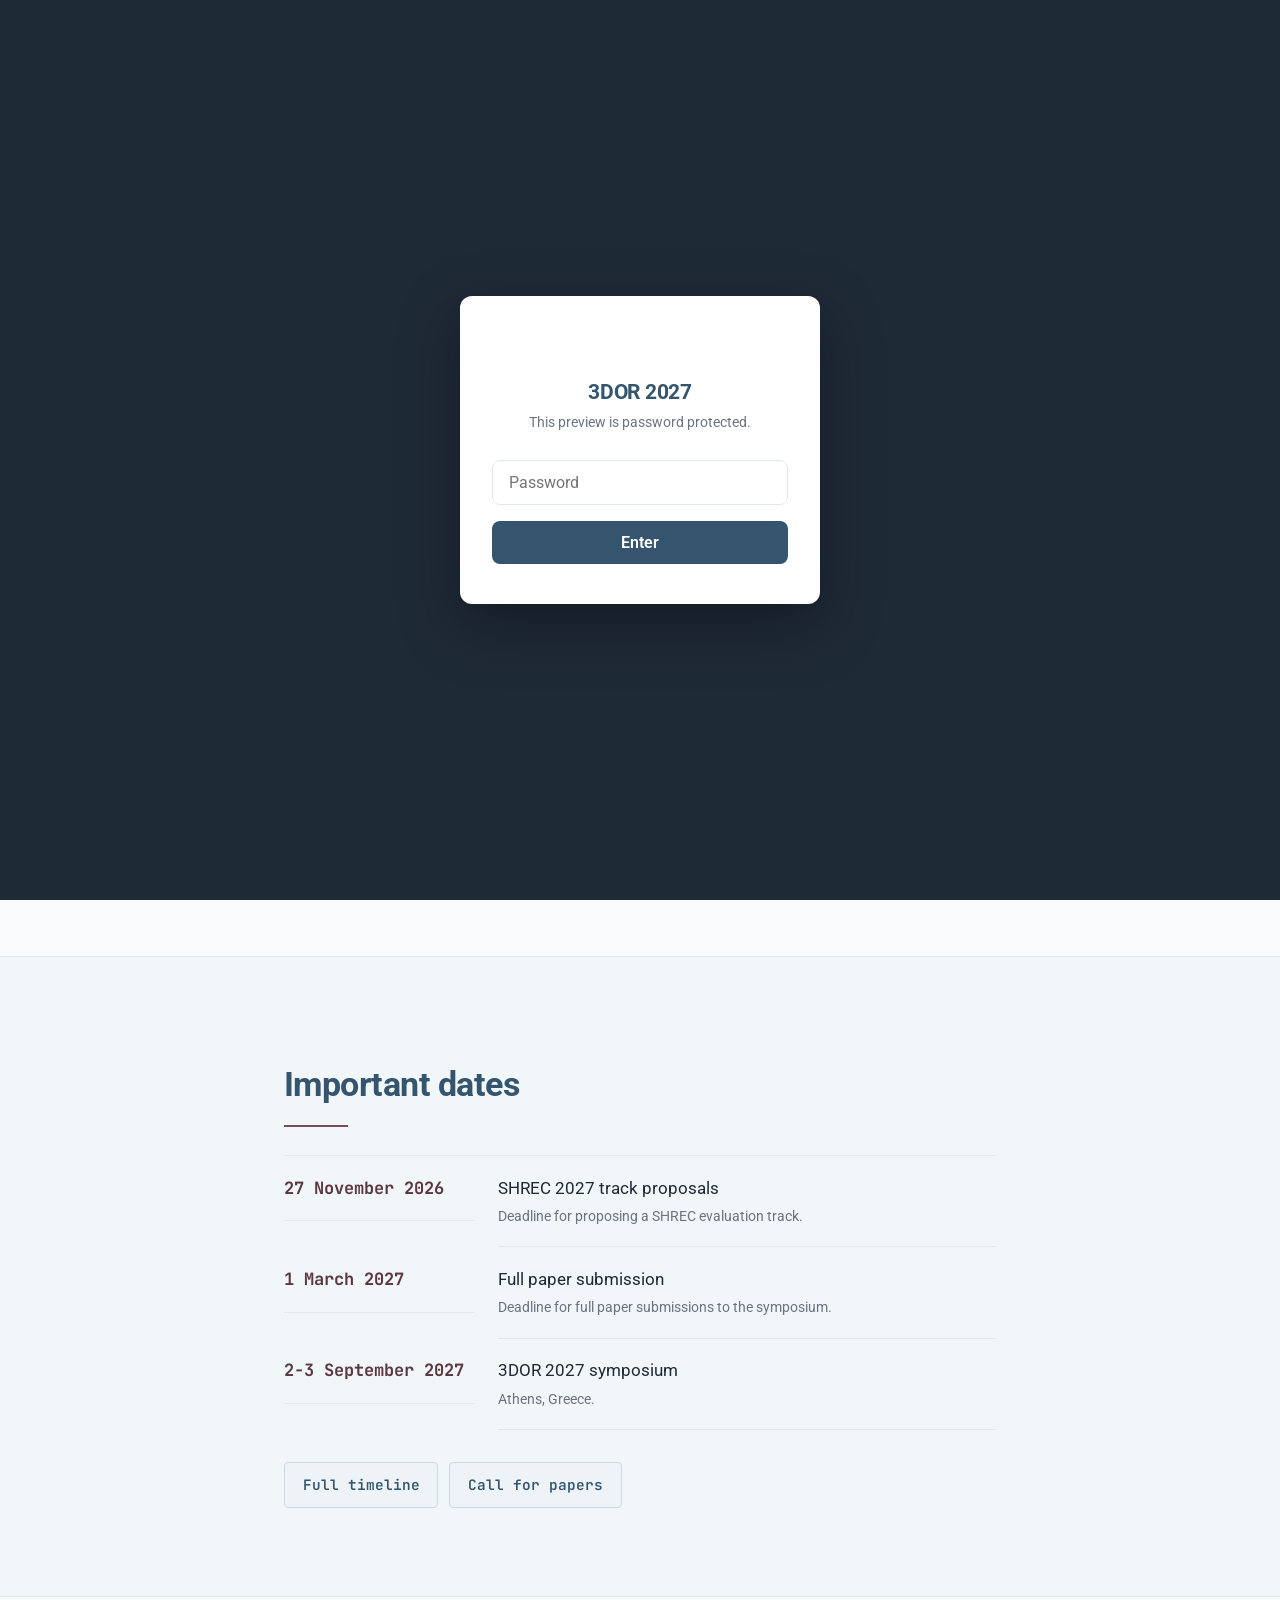
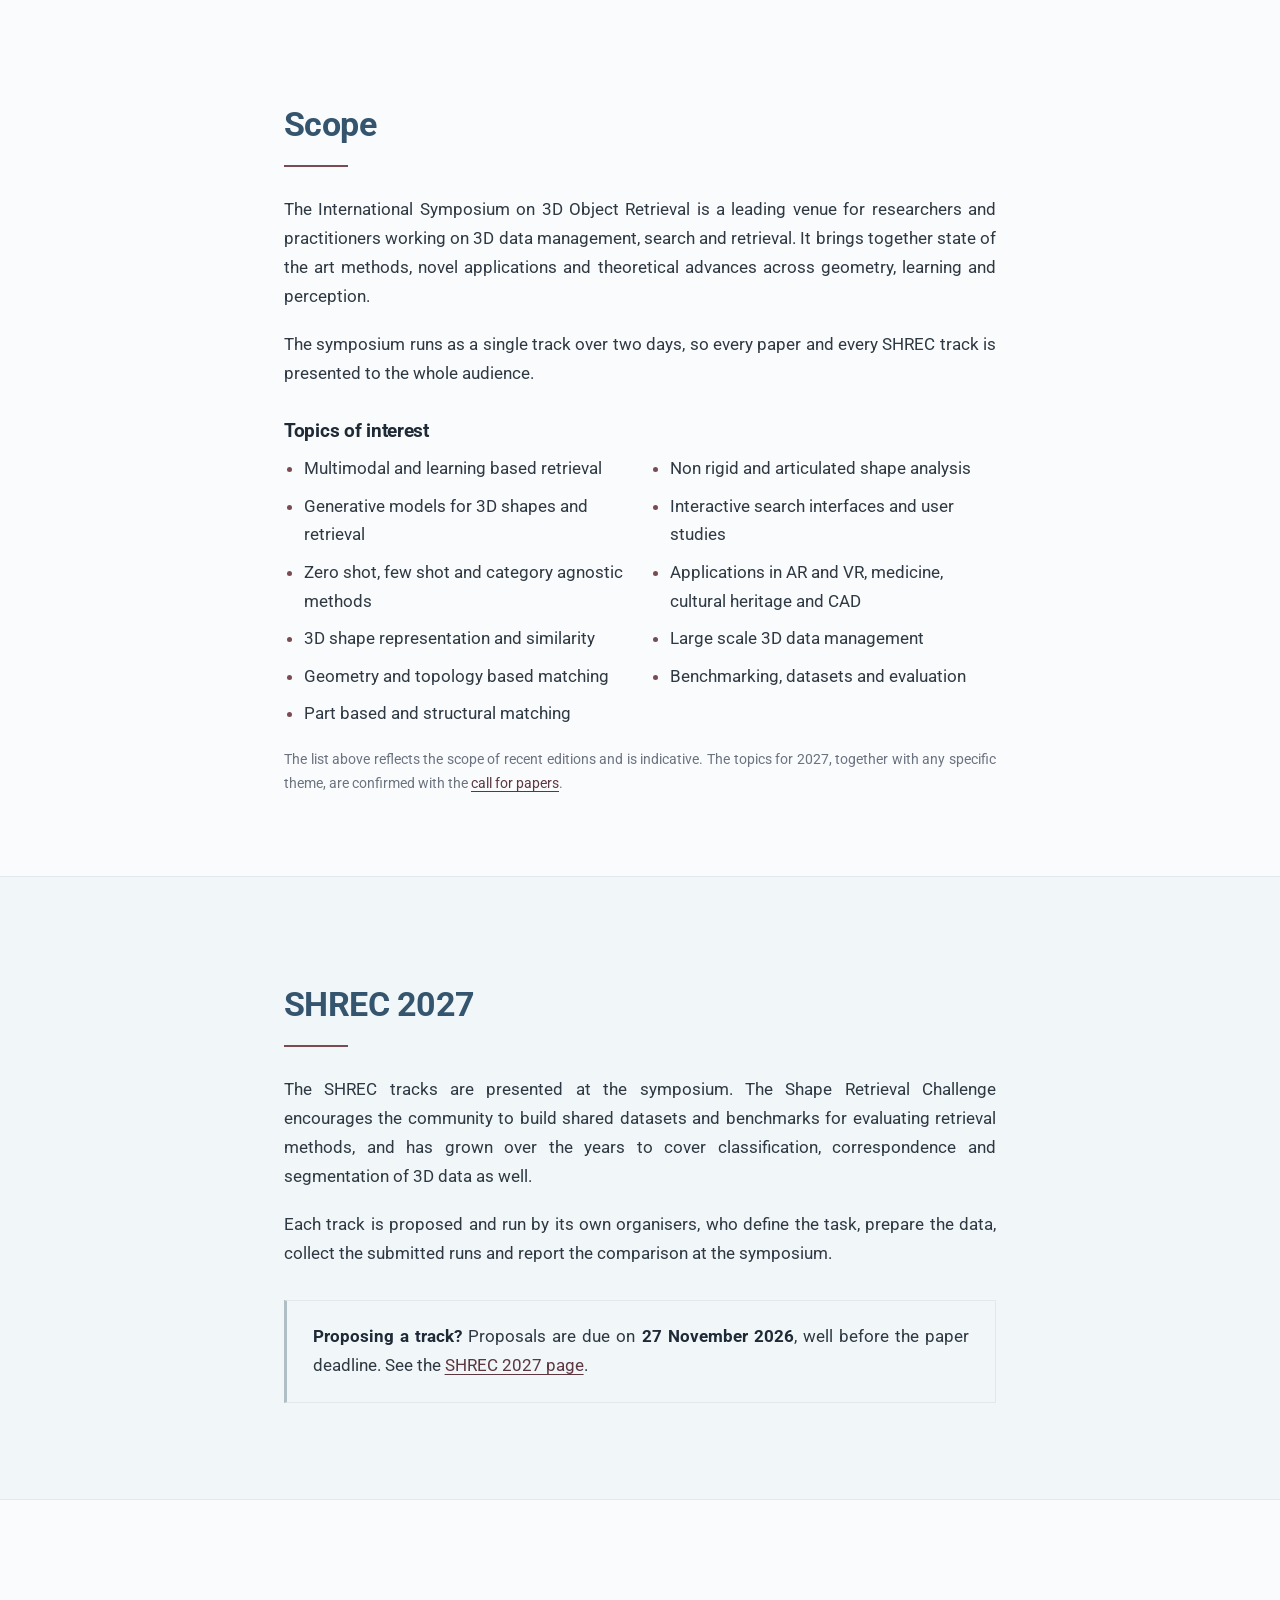
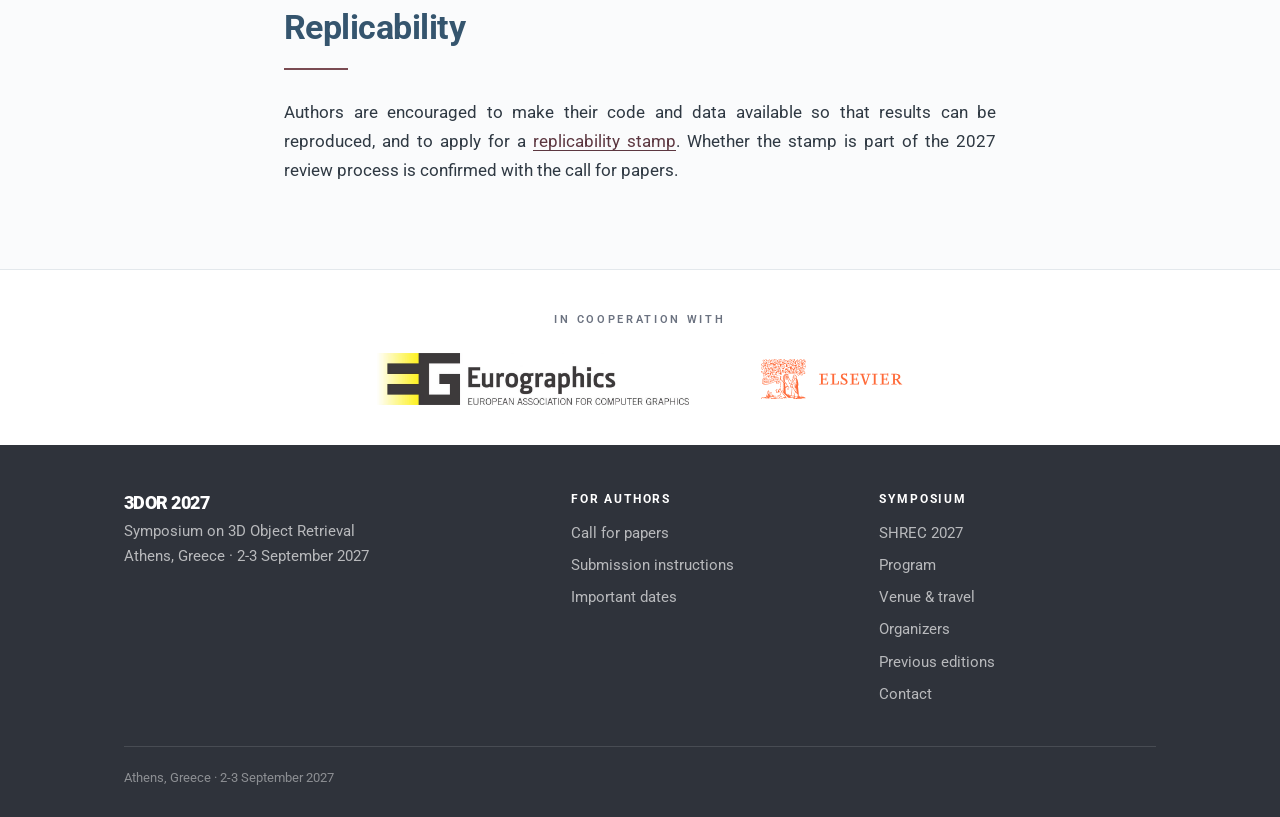
==== index.html @ 9bf147b6 "Make SHREC 2027 a top-level nav item, not a For authors sub-item Re-reading the original instruction" ====
<!DOCTYPE html>
<html lang="en">
<head>
<meta charset="utf-8">
<meta name="viewport" content="width=device-width, initial-scale=1">
<title>3DOR 2027: Symposium on 3D Object Retrieval, Athens, Greece</title>
<meta name="description" content="3DOR 2027, the Symposium on 3D Object Retrieval, takes place in Athens, Greece on 2-3 September 2027. Full paper deadline 1 March 2027; SHREC track proposals due 27 November 2026.">
<meta property="og:title" content="3DOR 2027, Athens, Greece, 2-3 September 2027">
<meta property="og:description" content="Symposium on 3D Object Retrieval. Full paper deadline 1 March 2027. SHREC track proposals due 27 November 2026.">
<meta property="og:type" content="website">
<link rel="icon" href="assets/favicon.svg" type="image/svg+xml">
<link rel="preconnect" href="https://fonts.googleapis.com">
<link rel="preconnect" href="https://fonts.gstatic.com" crossorigin>
<link href="https://fonts.googleapis.com/css2?family=Roboto:wght@300;400;500;700;900&family=JetBrains+Mono:wght@500;700&display=swap" rel="stylesheet">
<link rel="stylesheet" href="css/style.css">
</head>
<body>
<script>try{if(localStorage.getItem('3dor27_unlocked_v1')==='1'){document.documentElement.classList.add('gate-unlocked');}}catch(e){}</script>
<div id="gate-overlay">
  <div class="gate-card">
    <h2>3DOR 2027</h2>
    <p class="gate-card__note">This preview is password protected.</p>
    <form id="gate-form" autocomplete="off">
      <input type="password" id="gate-password" placeholder="Password" required autocomplete="off">
      <button type="submit">Enter</button>
      <p id="gate-error" hidden>Incorrect password. Try again.</p>
    </form>
  </div>
</div>
<a class="skip-link" href="#main">Skip to main content</a>

<header class="site-header">
  <div class="wrap site-header__inner">
    <a class="brand" href="index.html">
      <span class="brand__text">3DOR 2027</span>
      <span class="brand__city">Athens, Greece</span>
    </a>

    <button class="nav-toggle" type="button" aria-expanded="false" aria-controls="primary-nav" aria-label="Toggle navigation">
      <span></span>
    </button>

    <nav class="nav" id="primary-nav" aria-label="Primary">
      <a href="index.html" class="is-active">Home</a>

      <div class="nav__group">
        <button class="nav__trigger" type="button" aria-expanded="false">
          For authors
          <svg viewBox="0 0 24 24" aria-hidden="true"><path d="m6 9 6 6 6-6"/></svg>
        </button>
        <div class="nav__menu">
          <a href="call-for-papers.html">Call for papers</a>
          <a href="submission-instructions.html">Submission instructions</a>
          <a href="important-dates.html">Important dates</a>
        </div>
      </div>

      <a href="shrec.html">SHREC 2027</a>
      <a href="program.html">Program</a>
      <a href="venue.html">Venue &amp; travel</a>
      <a href="organizers.html">Organizers</a>
      <a href="previous-editions.html">Previous editions</a>
      <a href="contact.html">Contact</a>
    </nav>
  </div>
</header>

<main id="main">

  <section class="hero hero--fixed">
    <div class="hero__inner">
      <span class="label">Symposium on 3D Object Retrieval</span>
      <h1>3DOR 2027</h1>
      <p class="hero__where">Athens, Greece, 2-3 September 2027</p>
    </div>
  </section>

  <section class="section">
    <div class="col center">
      <dl class="keyfacts keyfacts--center">
        <div>
          <dt>Conference dates</dt>
          <dd>2-3 September 2027</dd>
        </div>
        <div>
          <dt>Paper deadline</dt>
          <dd>1 March 2027</dd>
        </div>
      </dl>

      <p class="lead">
        3DOR is the annual forum for research on the retrieval, matching and
        analysis of 3D objects and shapes. The 2027 edition will be held in Athens
        over two days of paper presentations and SHREC track results.
      </p>
    </div>
  </section>

  <section class="section section--alt">
    <div class="col">
      <h2>Important dates</h2>
      <hr class="rule">

      <dl class="dates">
        <div>
          <dt>27 November 2026</dt>
          <dd>
            SHREC 2027 track proposals
            <span class="note">Deadline for proposing a SHREC evaluation track.</span>
          </dd>
        </div>
        <div>
          <dt>1 March 2027</dt>
          <dd>
            Full paper submission
            <span class="note">Deadline for full paper submissions to the symposium.</span>
          </dd>
        </div>
        <div>
          <dt>2-3 September 2027</dt>
          <dd>
            3DOR 2027 symposium
            <span class="note">Athens, Greece.</span>
          </dd>
        </div>
      </dl>

      <div class="btn-row">
        <a class="btn" href="important-dates.html">Full timeline</a>
        <a class="btn" href="call-for-papers.html">Call for papers</a>
      </div>
    </div>
  </section>

  <section class="section">
    <div class="col">
      <h2>Scope</h2>
      <hr class="rule">
      <p>
        The International Symposium on 3D Object Retrieval is a leading venue for
        researchers and practitioners working on 3D data management, search and
        retrieval. It brings together state of the art methods, novel applications
        and theoretical advances across geometry, learning and perception.
      </p>
      <p>
        The symposium runs as a single track over two days, so every paper and every
        SHREC track is presented to the whole audience.
      </p>

      <h3>Topics of interest</h3>
      <ul class="topics">
        <li>Multimodal and learning based retrieval</li>
        <li>Generative models for 3D shapes and retrieval</li>
        <li>Zero shot, few shot and category agnostic methods</li>
        <li>3D shape representation and similarity</li>
        <li>Geometry and topology based matching</li>
        <li>Part based and structural matching</li>
        <li>Non rigid and articulated shape analysis</li>
        <li>Interactive search interfaces and user studies</li>
        <li>Applications in AR and VR, medicine, cultural heritage and CAD</li>
        <li>Large scale 3D data management</li>
        <li>Benchmarking, datasets and evaluation</li>
      </ul>

      <p class="note">
        The list above reflects the scope of recent editions and is indicative. The
        topics for 2027, together with any specific theme, are confirmed with the
        <a href="call-for-papers.html">call for papers</a>.
      </p>
    </div>
  </section>

  <section class="section section--alt">
    <div class="col">
      <h2>SHREC 2027</h2>
      <hr class="rule">
      <p>
        The SHREC tracks are presented at the symposium. The Shape Retrieval Challenge
        encourages the community to build shared datasets and benchmarks for evaluating
        retrieval methods, and has grown over the years to cover classification,
        correspondence and segmentation of 3D data as well.
      </p>
      <p>
        Each track is proposed and run by its own organisers, who define the task,
        prepare the data, collect the submitted runs and report the comparison at the
        symposium.
      </p>

      <div class="box">
        <p>
          <strong>Proposing a track?</strong>
          Proposals are due on <strong>27 November 2026</strong>, well before the paper
          deadline. See the <a href="shrec.html">SHREC 2027 page</a>.
        </p>
      </div>
    </div>
  </section>

  <section class="section">
    <div class="col">
      <h2>Replicability</h2>
      <hr class="rule">
      <p>
        Authors are encouraged to make their code and data available so that results
        can be reproduced, and to apply for a
        <a href="https://www.replicabilitystamp.org/" target="_blank" rel="noopener">replicability stamp</a>.
        Whether the stamp is part of the 2027 review process is confirmed with the call
        for papers.
      </p>
    </div>
  </section>

</main>

<section class="partners">
  <div class="wrap">
    <span class="label">In cooperation with</span>
    <div class="partners__logos">
      <a href="https://www.eg.org/" target="_blank" rel="noopener">
        <img class="logo--eg" src="assets/logo-eurographics.png" alt="Eurographics, European Association for Computer Graphics" width="1080" height="180">
      </a>
      <a href="https://www.sciencedirect.com/journal/computers-and-graphics" target="_blank" rel="noopener">
        <img class="logo--elsevier" src="assets/logo-elsevier.svg" alt="Elsevier" width="171" height="48">
      </a>
    </div>
  </div>
</section>

<footer class="site-footer">
  <div class="wrap">
    <div class="site-footer__grid">
      <div class="site-footer__brand">
        <span class="brand__text">3DOR 2027</span>
        <p>Symposium on 3D Object Retrieval<br>Athens, Greece · 2-3 September 2027</p>
      </div>

      <div>
        <h4>For authors</h4>
        <ul>
          <li><a href="call-for-papers.html">Call for papers</a></li>
          <li><a href="submission-instructions.html">Submission instructions</a></li>
          <li><a href="important-dates.html">Important dates</a></li>
        </ul>
      </div>

      <div>
        <h4>Symposium</h4>
        <ul>
          <li><a href="shrec.html">SHREC 2027</a></li>
          <li><a href="program.html">Program</a></li>
          <li><a href="venue.html">Venue &amp; travel</a></li>
          <li><a href="organizers.html">Organizers</a></li>
          <li><a href="previous-editions.html">Previous editions</a></li>
          <li><a href="contact.html">Contact</a></li>
        </ul>
      </div>
    </div>

    <div class="site-footer__bottom">
      <span>Athens, Greece · 2-3 September 2027</span>
    </div>
  </div>
</footer>

<script src="js/main.js"></script>
<script src="js/gate.js"></script>
</body>
</html>
---- css/style.css ----
/* ==========================================================================
   3DOR 2027: Symposium on 3D Object Retrieval, Athens
   Light, content-first academic layout
   ========================================================================== */

/* --------------------------------------------------------------------------
   1. Tokens
   -------------------------------------------------------------------------- */
:root {
  /* Slate blue carries the type, blue grey the structure, mauve plum is the accent */
  --accent: #35556e;        /* display headings, brand, links */
  --accent-strong: #26404f; /* hover on slate */
  --accent-deep: #35556e;   /* links and small text (7.8:1 on paper) */
  --accent-bright: #7a4b52; /* mauve plum: rules, underlines, markers */
  --accent-warm: #5c3740;   /* darker mauve plum where small text needs contrast */
  --accent-soft: #b0bec5;   /* blue grey: quiet dividers and borders */
  --charcoal: #2f333b;      /* dark band, after 3DOR 2015 */
  --accent-pale: #eef3f7;
  --accent-line: #ccd9e3;

  --ink: #1f2a37;
  --ink-soft: #2f3943;
  --ink-muted: #6b7280;
  --line: #e3e8ec;
  --paper: #fafbfc;
  --paper-alt: #f1f6f8;

  --font-sans: "Roboto", -apple-system, BlinkMacSystemFont, "Segoe UI",
    Helvetica, Arial, sans-serif;
  --font-mono: "JetBrains Mono", "SFMono-Regular", Consolas, "Liberation Mono",
    Menlo, monospace;

  --step--1: 0.875rem;
  --step-0: 1.0625rem;
  --step-1: 1.1875rem;
  --step-2: clamp(1.35rem, 1.2rem + 0.6vw, 1.6rem);
  --step-3: clamp(1.7rem, 1.45rem + 1vw, 2.1rem);
  --step-4: clamp(2.7rem, 1.9rem + 3.8vw, 4.7rem);

  --col: 760px;   /* reading column */
  --wide: 1080px; /* header, footer, bands */
  --header-h: 66px;
}

/* --------------------------------------------------------------------------
   2. Base
   -------------------------------------------------------------------------- */
*,
*::before,
*::after {
  box-sizing: border-box;
}

html {
  scroll-behavior: smooth;
  scroll-padding-top: calc(var(--header-h) + 20px);
  -webkit-text-size-adjust: 100%;
}

body {
  margin: 0;
  background: var(--paper);
  color: var(--ink-soft);
  font-family: var(--font-sans);
  font-size: var(--step-0);
  line-height: 1.7;
  -webkit-font-smoothing: antialiased;
}

h1,
h2,
h3,
h4 {
  font-family: var(--font-sans);
  color: var(--ink);
  line-height: 1.2;
  letter-spacing: -0.015em;
  font-weight: 700;
  margin: 0 0 0.6em;
}

h1 {
  font-size: var(--step-4);
  font-weight: 900;
  letter-spacing: -0.025em;
}

h2 {
  font-size: var(--step-3);
  color: var(--accent);
  margin-top: 2.75rem;
}

h3 {
  font-size: var(--step-1);
  margin-top: 2rem;
}

p {
  margin: 0 0 1.15em;
}

a {
  color: var(--accent-warm);
  text-decoration-thickness: 1px;
  text-underline-offset: 3px;
  transition: color 0.15s ease;
}

a:hover {
  color: var(--accent-bright);
  text-decoration-color: var(--accent-bright);
}

strong {
  color: var(--ink);
}

img {
  max-width: 100%;
  height: auto;
  display: block;
}

ul,
ol {
  padding-left: 1.2em;
  margin: 0 0 1.3em;
}

li {
  margin-bottom: 0.4em;
}

li::marker {
  color: var(--accent-bright);
}

:focus-visible {
  outline: 2px solid var(--accent);
  outline-offset: 3px;
  border-radius: 3px;
}

.skip-link {
  position: absolute;
  left: -9999px;
  background: var(--ink);
  color: #fff;
  padding: 0.7rem 1.2rem;
  z-index: 200;
}

.skip-link:focus {
  left: 0;
  top: 0;
  color: #fff;
}

/* --------------------------------------------------------------------------
   3. Layout
   -------------------------------------------------------------------------- */
.wrap {
  width: 100%;
  max-width: var(--wide);
  margin-inline: auto;
  padding-inline: 24px;
}

.col {
  width: 100%;
  max-width: var(--col);
  margin-inline: auto;
  padding-inline: 24px;
}

.section {
  padding-block: clamp(2.5rem, 5vw, 4rem);
}

.section--alt {
  background: var(--paper-alt);
  border-block: 1px solid var(--line);
}

.section + .section {
  padding-top: 0;
}

.section--alt + .section,
.section + .section--alt {
  padding-top: clamp(2.5rem, 5vw, 4rem);
}

/* Two tinted sections back to back: same colour for both, so neither
   reads as more important, separated by a small white gap instead */
.section--alt + .section--alt {
  margin-top: 1.5rem;
}

/* Small caps label */
.label {
  display: block;
  font-family: var(--font-sans);
  font-size: 0.7rem;
  font-weight: 600;
  letter-spacing: 0.24em;
  text-transform: uppercase;
  color: var(--ink-muted);
  margin-bottom: 0.9rem;
}

/* Thin rule under a heading */
.rule {
  border: 0;
  height: 2px;
  width: 64px;
  background: var(--accent-bright);
  margin: 0 0 1.75rem;
}

.lead {
  font-size: var(--step-1);
  color: var(--ink-soft);
}

/* --------------------------------------------------------------------------
   4. Header & navigation
   -------------------------------------------------------------------------- */
.site-header {
  position: sticky;
  top: 0;
  z-index: 100;
  background: rgba(217, 226, 234, 0.94);
  backdrop-filter: blur(8px);
  border-bottom: 1px solid #c3d1dd;
}

.site-header__inner {
  display: flex;
  align-items: center;
  justify-content: space-between;
  gap: 1rem;
  min-height: var(--header-h);
}

.brand {
  display: flex;
  flex-direction: column;
  gap: 1px;
  text-decoration: none;
  flex-shrink: 0;
  padding-block: 0.2rem;
}

.brand__text {
  font-family: var(--font-sans);
  font-weight: 900;
  font-size: 1.3rem;
  color: var(--accent);
  letter-spacing: -0.03em;
  line-height: 1.1;
}

.brand__city {
  font-size: 0.68rem;
  font-weight: 500;
  color: var(--ink-muted);
  letter-spacing: 0.16em;
  text-transform: uppercase;
}

/* Nav */
.nav {
  display: flex;
  align-items: center;
  gap: 0.4rem;
}

.nav a,
.nav__trigger {
  position: relative;
  display: inline-flex;
  align-items: center;
  gap: 0.35rem;
  padding: 0.5rem 0.85rem;
  font-family: var(--font-sans);
  font-size: 0.92rem;
  font-weight: 500;
  color: var(--ink-soft);
  background: none;
  border: 0;
  border-radius: 5px;
  text-decoration: none;
  white-space: nowrap;
  cursor: pointer;
  transition: color 0.15s ease, background 0.15s ease;
}

.nav a::after,
.nav__trigger::after {
  content: "";
  position: absolute;
  left: 0.85rem;
  right: 0.85rem;
  bottom: 0.15rem;
  height: 2px;
  background: var(--accent-bright);
  border-radius: 2px;
  transform: scaleX(0);
  transform-origin: left;
  transition: transform 0.18s ease;
}

.nav a:hover,
.nav__trigger:hover {
  color: var(--accent-strong);
  background: var(--accent-pale);
}

.nav a:hover::after,
.nav__trigger:hover::after {
  transform: scaleX(1);
}

.nav a.is-active {
  color: var(--accent-deep);
  font-weight: 600;
  background: var(--accent-pale);
}

.nav a.is-active::after {
  transform: scaleX(1);
}

.nav__trigger svg {
  width: 11px;
  height: 11px;
  stroke: currentColor;
  stroke-width: 2.4;
  fill: none;
  transition: transform 0.18s ease;
}

.nav__trigger[aria-expanded="true"] svg {
  transform: rotate(180deg);
}

.nav__group {
  position: relative;
}

.nav__menu {
  position: absolute;
  top: calc(100% + 6px);
  left: 0;
  min-width: 210px;
  background: #fff;
  border: 1px solid var(--line);
  border-radius: 6px;
  box-shadow: 0 6px 24px rgba(19, 33, 43, 0.1);
  padding: 0.35rem;
  display: none;
  flex-direction: column;
}

.nav__group.is-open .nav__menu {
  display: flex;
}

.nav__menu a {
  padding: 0.55rem 0.7rem;
  border-radius: 4px;
  white-space: normal;
}

.nav__menu a::after {
  display: none;
}

/* Mobile */
.nav-toggle {
  display: none;
  width: 40px;
  height: 40px;
  border: 1px solid var(--line);
  border-radius: 5px;
  background: #fff;
  cursor: pointer;
  position: relative;
  align-items: center;
  justify-content: center;
}

.nav-toggle span,
.nav-toggle span::before,
.nav-toggle span::after {
  display: block;
  width: 17px;
  height: 2px;
  background: var(--ink);
  transition: transform 0.2s ease, background 0.2s ease;
}

.nav-toggle span::before,
.nav-toggle span::after {
  content: "";
  position: absolute;
}

.nav-toggle span::before {
  transform: translateY(-6px);
}

.nav-toggle span::after {
  transform: translateY(6px);
}

.nav-toggle[aria-expanded="true"] span {
  background: transparent;
}

.nav-toggle[aria-expanded="true"] span::before {
  transform: rotate(45deg);
}

.nav-toggle[aria-expanded="true"] span::after {
  transform: rotate(-45deg);
}

@media (max-width: 960px) {
  .nav-toggle {
    display: inline-flex;
  }

  .nav {
    position: fixed;
    inset: var(--header-h) 0 auto 0;
    flex-direction: column;
    align-items: stretch;
    gap: 0;
    background: #e6edf3;
    border-bottom: 1px solid #c3d1dd;
    box-shadow: 0 10px 30px rgba(19, 33, 43, 0.08);
    padding: 0.5rem 24px 1.25rem;
    max-height: calc(100vh - var(--header-h));
    overflow-y: auto;
    display: none;
  }

  .nav.is-open {
    display: flex;
  }

  .nav > a,
  .nav__trigger {
    width: 100%;
    justify-content: space-between;
    padding: 0.85rem 0.4rem;
    border-bottom: 1px solid var(--line);
    border-radius: 0;
    font-size: 1rem;
  }

  .nav a.is-active {
    box-shadow: none;
    color: var(--accent-deep);
    font-weight: 600;
  }

  .nav__menu {
    position: static;
    border: 0;
    box-shadow: none;
    padding: 0 0 0.5rem 0.9rem;
    min-width: 0;
    border-left: 2px solid var(--accent-line);
    margin: 0.5rem 0 0.5rem 0.4rem;
  }
}

/* Hero banner: photo with the title centred over it */
.hero {
  position: relative;
  display: grid;
  place-items: center;
  text-align: center;
  min-height: clamp(340px, 46vw, 560px);
  background: #16212c;
  overflow: hidden;
}

/* Parallax variant: the photo stays pinned to the viewport while the
   page scrolls over it, like the banner on sites.google.com/view/3dor26.
   background-attachment: fixed is not supported on iOS Safari, where it
   falls back to a normal scrolling background, no breakage either way. */
.hero--fixed {
  background-image: url("../assets/acropolis.jpg");
  background-size: cover;
  background-position: center 52%;
  background-attachment: fixed;
}

.hero::after {
  content: "";
  position: absolute;
  inset: 0;
  background: linear-gradient(
    180deg,
    rgba(18, 28, 38, 0.62) 0%,
    rgba(18, 28, 38, 0.44) 45%,
    rgba(18, 28, 38, 0.66) 100%
  );
}

.hero__inner {
  position: relative;
  z-index: 1;
  max-width: 900px;
  padding: clamp(3rem, 7vw, 5.5rem) 24px;
}

.hero .label {
  color: rgba(255, 255, 255, 0.82);
  margin-bottom: 1.1rem;
}

.hero h1 {
  color: #fff;
  font-weight: 900;
  letter-spacing: -0.035em;
  margin-bottom: 0.35em;
  text-shadow: 0 2px 18px rgba(10, 18, 26, 0.35);
}

.hero__where {
  font-family: var(--font-sans);
  font-size: var(--step-2);
  font-weight: 500;
  color: #fff;
  margin: 0;
  text-shadow: 0 2px 14px rgba(10, 18, 26, 0.4);
}

/* Centred intro block under the hero */
.center {
  text-align: center;
}

.center .lead {
  max-width: 62ch;
  margin-inline: auto;
}

.center .note {
  max-width: 58ch;
  margin-inline: auto;
}

.keyfacts--center {
  text-align: center;
}

/* --------------------------------------------------------------------------
   5. Masthead (home) & page headers
   -------------------------------------------------------------------------- */
/* Key facts: dates and deadline, plain text with a hairline divider,
   no card chrome */
.keyfacts {
  display: flex;
  flex-wrap: wrap;
  justify-content: center;
  margin: 0 0 1.75rem;
}

.keyfacts > div {
  padding: 0 2rem;
  border-left: 1px solid var(--line);
}

.keyfacts > div:first-child {
  border-left: 0;
  padding-left: 0;
}

.keyfacts > div:last-child {
  padding-right: 0;
}

.keyfacts dt {
  font-family: var(--font-sans);
  font-size: 0.68rem;
  font-weight: 600;
  letter-spacing: 0.16em;
  text-transform: uppercase;
  color: var(--ink-muted);
  margin-bottom: 0.2rem;
}

.keyfacts dd {
  margin: 0;
  font-family: var(--font-mono);
  font-size: var(--step-1);
  font-weight: 700;
  color: var(--ink);
  letter-spacing: -0.01em;
}

.page-head {
  border-bottom: 1px solid var(--line);
  padding-block: clamp(2rem, 4vw, 3rem) clamp(1.5rem, 3vw, 2rem);
}

.page-head h1 {
  font-size: var(--step-3);
  color: var(--accent);
  margin-bottom: 0.3em;
}

.page-head p {
  color: var(--ink-muted);
  margin-bottom: 0;
}

.breadcrumb {
  font-family: var(--font-mono);
  font-size: 0.78rem;
  letter-spacing: 0.06em;
  text-transform: uppercase;
  color: var(--ink-muted);
  margin-bottom: 0.9rem;
}

.breadcrumb a {
  color: var(--ink-muted);
  text-decoration: none;
}

.breadcrumb a:hover {
  color: var(--accent-deep);
}

/* --------------------------------------------------------------------------
   6. Athens line art
   -------------------------------------------------------------------------- */
.skyline {
  display: block;
  width: 100%;
  max-width: var(--wide);
  margin: 0 auto;
  height: auto;
}

.skyline--masthead {
  margin-top: 1rem;
}


figure {
  margin: 2.5rem 0;
}

figcaption {
  font-size: var(--step--1);
  color: var(--ink-muted);
  text-align: center;
  margin-top: 0.75rem;
}

/* --------------------------------------------------------------------------
   7. Dates list
   -------------------------------------------------------------------------- */
.dates {
  display: grid;
  grid-template-columns: minmax(190px, max-content) 1fr;
  column-gap: 1.5rem;
  margin: 0 0 2rem;
  border-top: 1px solid var(--line);
}

/* Each row is a plain wrapper in the markup, but display: contents lifts
   its dt/dd into the parent grid so every row shares the same column
   widths, keeping the date column, and the description it lines up
   with, aligned across the whole list regardless of how long any one
   date happens to be. */
.dates > div {
  display: contents;
}

.dates dt {
  grid-column: 1;
  align-self: baseline;
  padding: 1.1rem 0;
  border-bottom: 1px solid var(--line);
  font-family: var(--font-mono);
  font-weight: 700;
  font-size: var(--step-0);
  color: var(--accent-warm);
  white-space: nowrap;
}

.dates dd {
  grid-column: 2;
  align-self: baseline;
  padding: 1.1rem 0;
  border-bottom: 1px solid var(--line);
  margin: 0;
  color: var(--ink);
}

.dates dd .note {
  display: block;
  font-size: var(--step--1);
  color: var(--ink-muted);
  margin-top: 0.15rem;
}

@media (max-width: 620px) {
  .dates {
    grid-template-columns: 1fr;
  }

  .dates dt,
  .dates dd {
    grid-column: 1;
  }

  .dates dt {
    padding-bottom: 0.3rem;
    border-bottom: 0;
  }
}

/* --------------------------------------------------------------------------
   8. Highlight box & notes
   -------------------------------------------------------------------------- */
.box {
  border: 1px solid var(--line);
  border-left: 3px solid var(--accent-soft);
  background: var(--paper-alt);
  padding: 1.35rem 1.6rem;
  margin: 2rem 0;
}

.box > :last-child {
  margin-bottom: 0;
}

.box__date {
  font-family: var(--font-mono);
  font-size: var(--step-2);
  font-weight: 700;
  color: var(--accent-warm);
  display: block;
  line-height: 1.2;
}

.box__what {
  font-weight: 600;
  color: var(--ink);
}

.note {
  font-size: var(--step--1);
  color: var(--ink-muted);
}

.tba-line {
  font-family: var(--font-mono);
  font-size: var(--step--1);
  letter-spacing: 0.08em;
  text-transform: uppercase;
  color: var(--ink-muted);
}

/* Plain two/three column text blocks */
.cols {
  display: grid;
  gap: 1.5rem 2.5rem;
  grid-template-columns: repeat(auto-fit, minmax(230px, 1fr));
  margin-bottom: 1.5rem;
}

.cols h3 {
  margin-top: 0;
  font-size: var(--step-0);
}

.cols p:last-child {
  margin-bottom: 0;
}

/* --------------------------------------------------------------------------
   9. Tables
   -------------------------------------------------------------------------- */
.table-wrap {
  overflow-x: auto;
  margin: 1.5rem 0 2rem;
}

table {
  width: 100%;
  border-collapse: collapse;
  min-width: 460px;
}

th,
td {
  text-align: left;
  padding: 0.9rem 1rem 0.9rem 0;
  border-bottom: 1px solid var(--line);
  vertical-align: top;
}

thead th {
  font-family: var(--font-mono);
  font-size: 0.75rem;
  letter-spacing: 0.12em;
  text-transform: uppercase;
  color: var(--ink-muted);
  font-weight: 600;
  border-bottom: 2px solid var(--line);
}

td.mono {
  font-family: var(--font-mono);
  font-weight: 600;
  color: var(--accent-warm);
  white-space: nowrap;
}

/* --------------------------------------------------------------------------
   10. Buttons (used sparingly)
   -------------------------------------------------------------------------- */
.btn {
  display: inline-flex;
  align-items: center;
  gap: 0.45rem;
  font-family: var(--font-mono);
  font-size: 0.9rem;
  font-weight: 600;
  padding: 0.6rem 1.1rem;
  border: 1px solid var(--accent-line);
  border-radius: 4px;
  background: var(--accent-pale);
  color: var(--accent-deep);
  text-decoration: none;
  transition: background 0.15s ease, border-color 0.15s ease;
}

.btn:hover {
  background: #fff;
  border-color: var(--accent-bright);
  color: var(--accent-warm);
}

.btn-row {
  display: flex;
  flex-wrap: wrap;
  gap: 0.7rem;
  margin-bottom: 1.5rem;
}

/* --------------------------------------------------------------------------
   11. Footer
   -------------------------------------------------------------------------- */
.site-footer {
  background: var(--charcoal);
  padding-block: 3rem 1.75rem;
  font-size: 0.92rem;
  color: rgba(255, 255, 255, 0.66);
}

.site-footer__grid {
  display: grid;
  grid-template-columns: 1.5fr 1fr 1fr;
  gap: 2rem;
  padding-bottom: 2rem;
  border-bottom: 0;
}

@media (max-width: 720px) {
  .site-footer__grid {
    grid-template-columns: 1fr 1fr;
  }

  .site-footer__brand {
    grid-column: 1 / -1;
  }
}

.site-footer h4 {
  font-size: 0.72rem;
  letter-spacing: 0.16em;
  text-transform: uppercase;
  color: #fff;
  margin-bottom: 0.9rem;
}

.site-footer ul {
  list-style: none;
  margin: 0;
  padding: 0;
}

.site-footer li {
  margin-bottom: 0.45rem;
}

.site-footer a {
  color: rgba(255, 255, 255, 0.66);
  text-decoration: none;
}

.site-footer a:hover {
  color: var(--accent-bright);
}

.site-footer__brand .brand__text {
  font-size: 1.15rem;
  display: block;
  color: #fff;
  margin-bottom: 0.4rem;
}

.site-footer__bottom {
  display: flex;
  flex-wrap: wrap;
  justify-content: space-between;
  gap: 0.5rem 1.5rem;
  padding-top: 1.25rem;
  border-top: 1px solid rgba(255, 255, 255, 0.12);
  font-size: 0.82rem;
  color: rgba(255, 255, 255, 0.45);
}

/* --------------------------------------------------------------------------
   12. Preferences
   -------------------------------------------------------------------------- */
@media (prefers-reduced-motion: reduce) {
  html {
    scroll-behavior: auto;
  }

  *,
  *::before,
  *::after {
    transition-duration: 0.01ms !important;
    animation-duration: 0.01ms !important;
  }
}

@media print {
  .site-header,
  .site-footer,
  .nav-toggle,
  .hero::after {
    display: none !important;
  }

  body {
    color: #000;
  }

  a {
    color: #000;
  }
}

/* Topics of interest: two readable columns */
.topics {
  columns: 2;
  column-gap: 2.5rem;
  margin-bottom: 1.25rem;
}

.topics li {
  break-inside: avoid;
  margin-bottom: 0.5em;
}

@media (max-width: 620px) {
  .topics {
    columns: 1;
  }
}

/* --------------------------------------------------------------------------
   15. Justified body text
   -------------------------------------------------------------------------- */
.col p,
.box p,
.prose p {
  text-align: justify;
  text-justify: inter-word;
  hyphens: auto;
  -webkit-hyphens: auto;
}

.center p,
.hero p {
  text-align: center;
  hyphens: manual;
}

/* --------------------------------------------------------------------------
   16. Partners band
   -------------------------------------------------------------------------- */
.partners {
  background: #fff;
  border-top: 1px solid var(--line);
  padding-block: 2.5rem;
  text-align: center;
}

.partners .label {
  margin-bottom: 1.5rem;
}

.partners__logos {
  display: flex;
  flex-wrap: wrap;
  align-items: center;
  justify-content: center;
  gap: clamp(2rem, 6vw, 4.5rem);
}

.partners__logos img {
  width: auto;
  opacity: 0.88;
  transition: opacity 0.15s ease;
}

.logo--eg {
  height: clamp(36px, 4.4vw, 52px);
}

.logo--elsevier {
  height: clamp(28px, 3.4vw, 40px);
}

.partners__logos a:hover img {
  opacity: 1;
}

/* --------------------------------------------------------------------------
   17. Map embed
   -------------------------------------------------------------------------- */
.map {
  margin: 0 0 1rem;
}

.map iframe {
  display: block;
  width: 100%;
  height: clamp(280px, 38vw, 420px);
  border: 1px solid var(--line);
  border-radius: 12px;
}

.map figcaption {
  font-size: var(--step--1);
  color: var(--ink-muted);
  text-align: left;
  margin-top: 0.65rem;
}

/* --------------------------------------------------------------------------
   21. Preview gate
   Client-side only: hides content from casual visitors while the repo is
   public, but the source (including the password hash) is public too.
   -------------------------------------------------------------------------- */
#gate-overlay {
  position: fixed;
  inset: 0;
  z-index: 9999;
  display: flex;
  align-items: center;
  justify-content: center;
  padding: 24px;
  background: #1f2a37;
}

html.gate-unlocked #gate-overlay {
  display: none;
}

.gate-card {
  width: 100%;
  max-width: 360px;
  background: #fff;
  border-radius: 12px;
  padding: 2.5rem 2rem;
  text-align: center;
  box-shadow: 0 20px 60px rgba(0, 0, 0, 0.35);
}

.gate-card h2 {
  margin-bottom: 0.35rem;
  font-size: 1.3rem;
}

.gate-card__note {
  color: var(--ink-muted);
  font-size: 0.9rem;
  margin-bottom: 1.5rem;
}

#gate-form input[type="password"] {
  width: 100%;
  padding: 0.75rem 1rem;
  border: 1px solid var(--line);
  border-radius: 8px;
  font-size: 1rem;
  font-family: var(--font-sans);
  margin-bottom: 1rem;
}

#gate-form input[type="password"]:focus-visible {
  outline: 2px solid var(--accent);
  outline-offset: 1px;
}

#gate-form button {
  width: 100%;
  padding: 0.75rem 1rem;
  border: 0;
  border-radius: 8px;
  background: var(--accent);
  color: #fff;
  font-family: var(--font-sans);
  font-size: 1rem;
  font-weight: 600;
  cursor: pointer;
}

#gate-form button:hover {
  background: var(--accent-strong);
}

#gate-error {
  color: #b3261e;
  font-size: 0.85rem;
  margin: 0.85rem 0 0;
}

/* --------------------------------------------------------------------------
   22. Program committee list
   -------------------------------------------------------------------------- */
.committee {
  list-style: none;
  padding-left: 0;
  margin: 0 0 1.5rem;
  columns: 2;
  column-gap: 2.5rem;
}

.committee li {
  break-inside: avoid;
  margin-bottom: 1.1rem;
}

.committee li strong {
  display: block;
  color: var(--ink);
  font-weight: 600;
}

.committee li span {
  display: block;
  font-size: var(--step--1);
  color: var(--ink-muted);
}

@media (max-width: 620px) {
  .committee {
    columns: 1;
  }
}
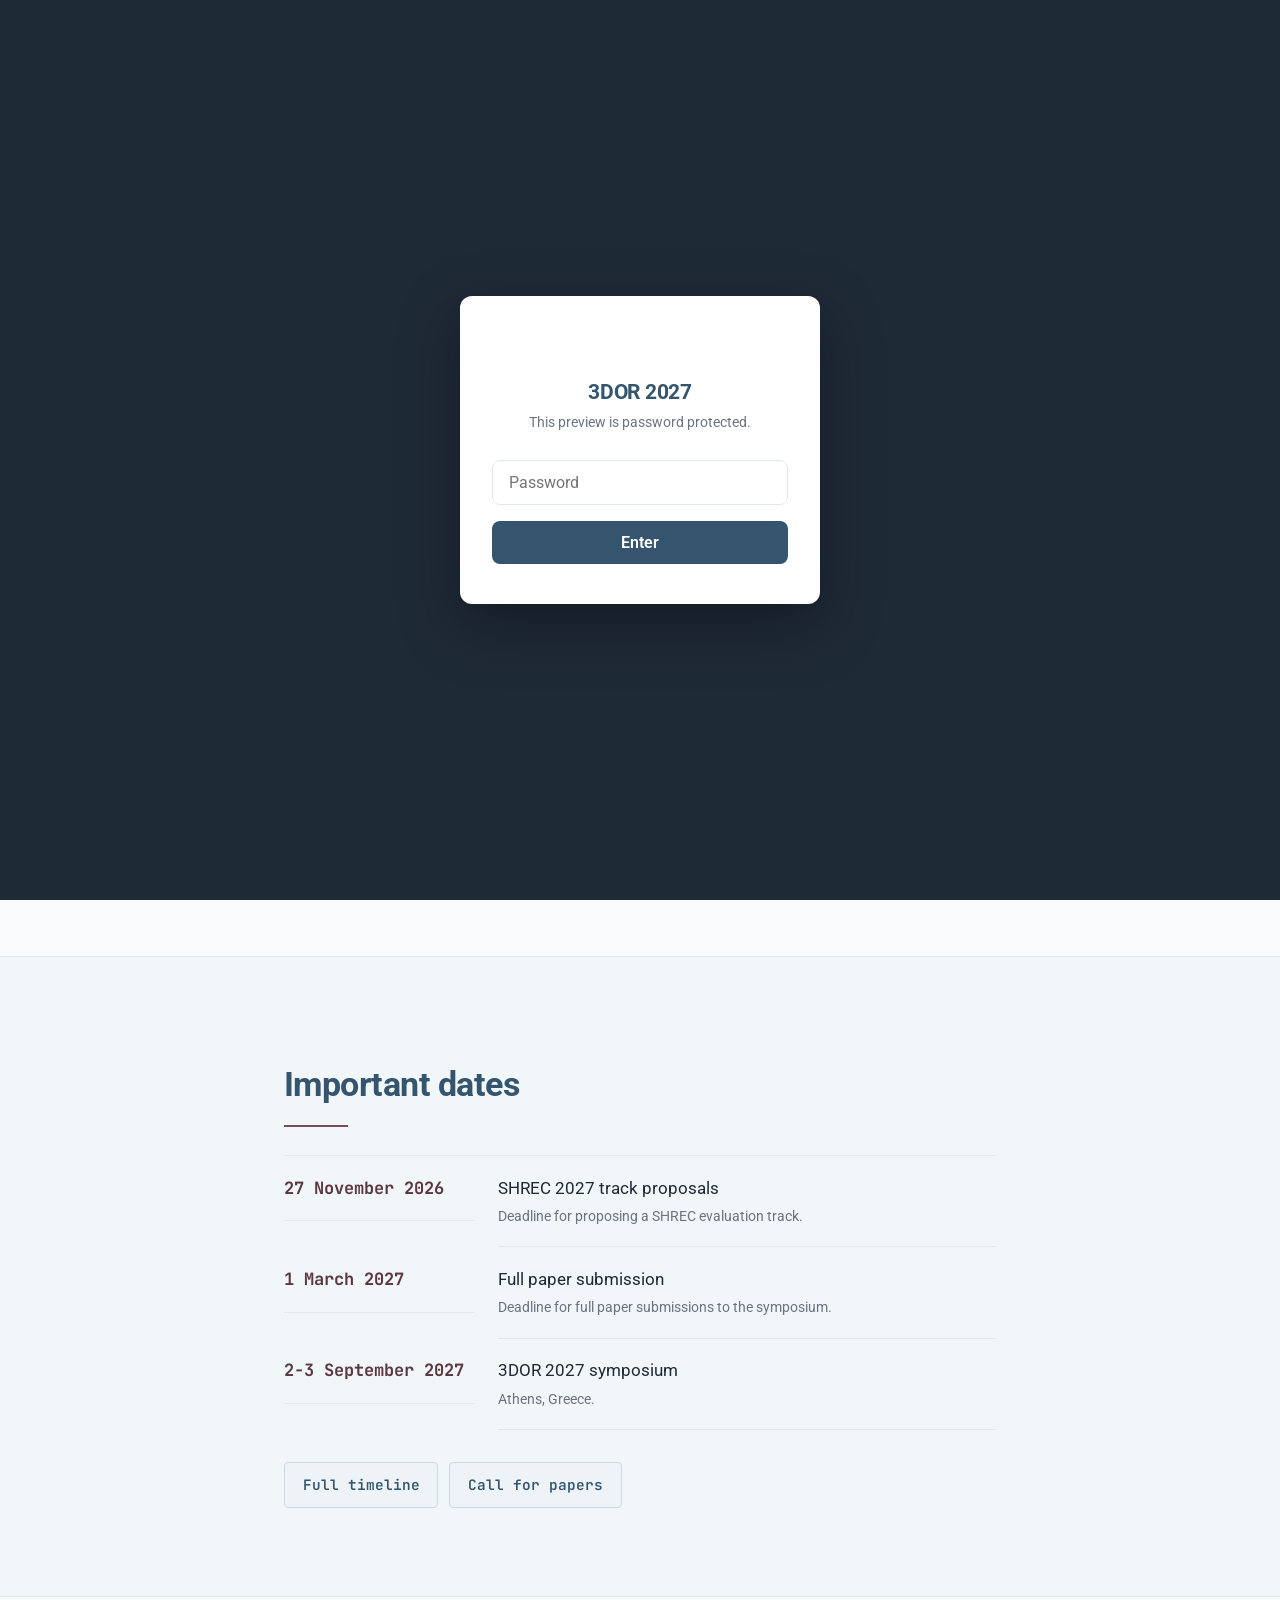
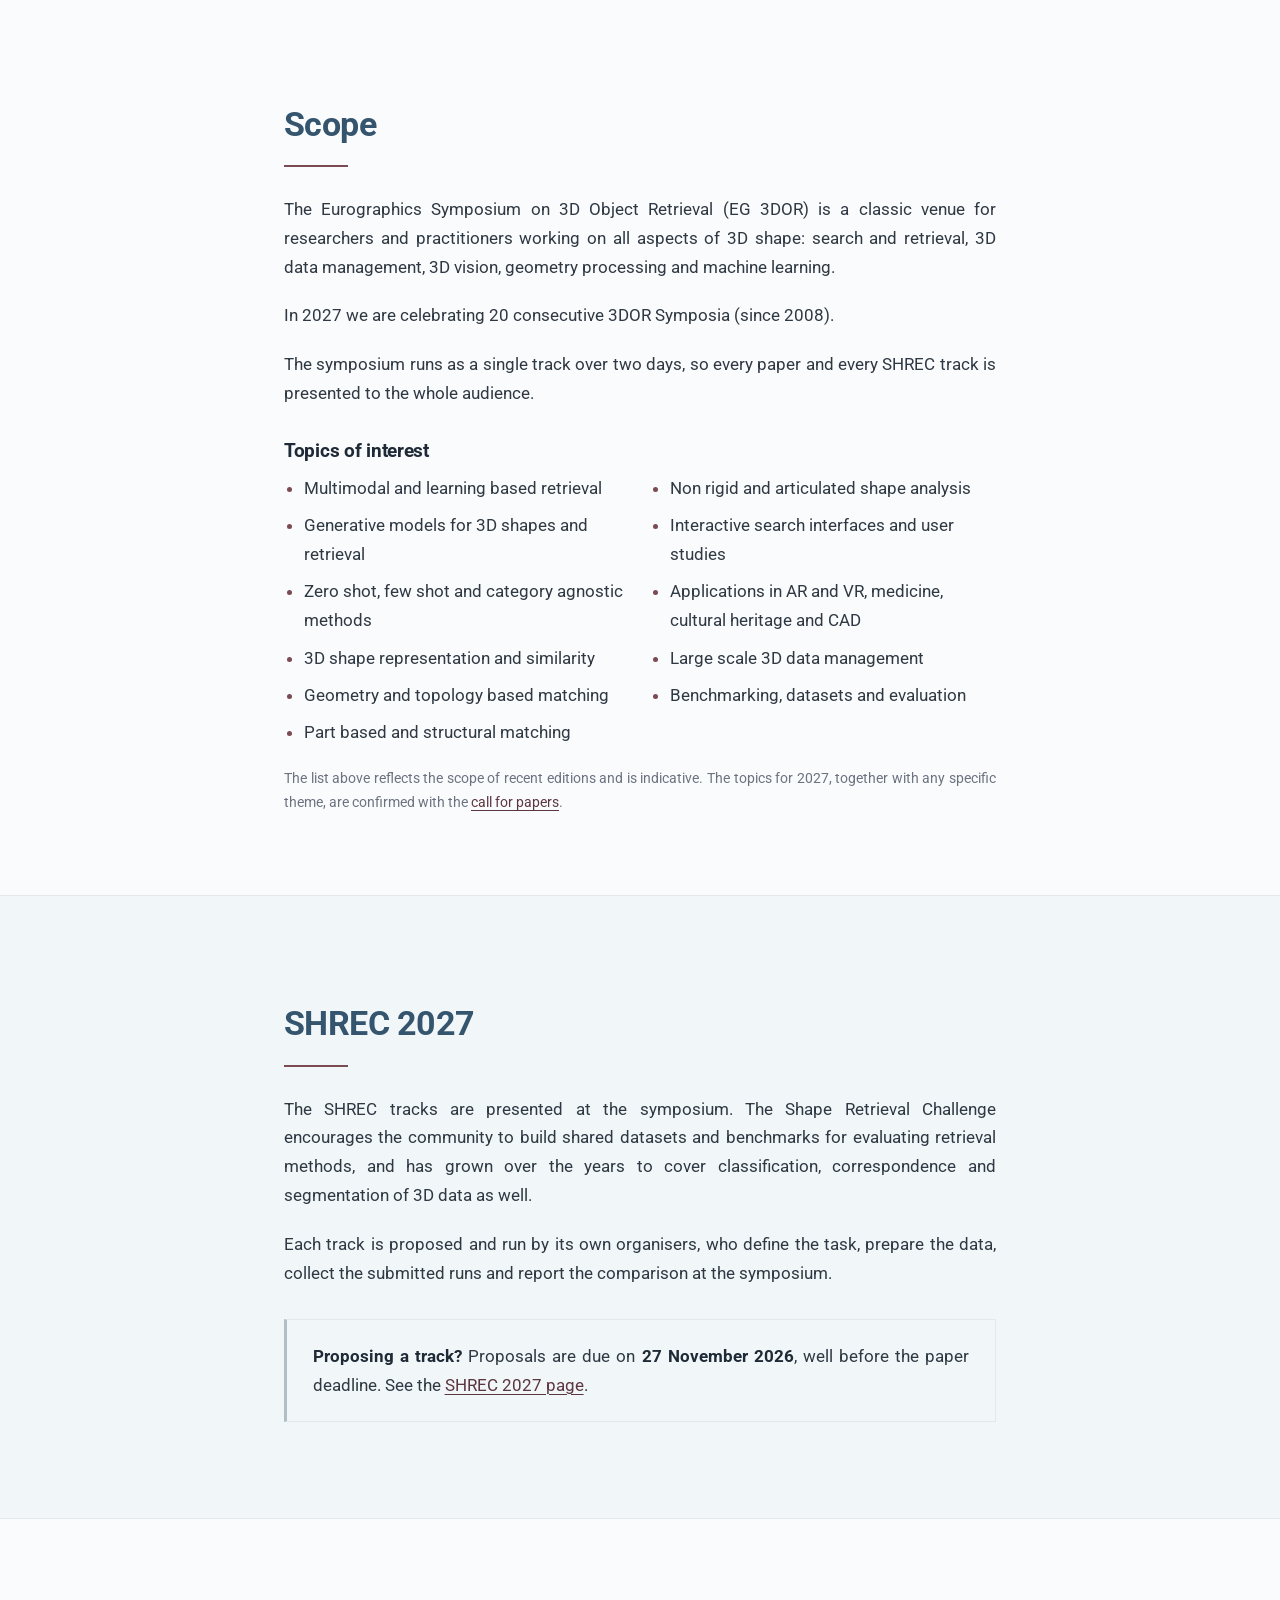
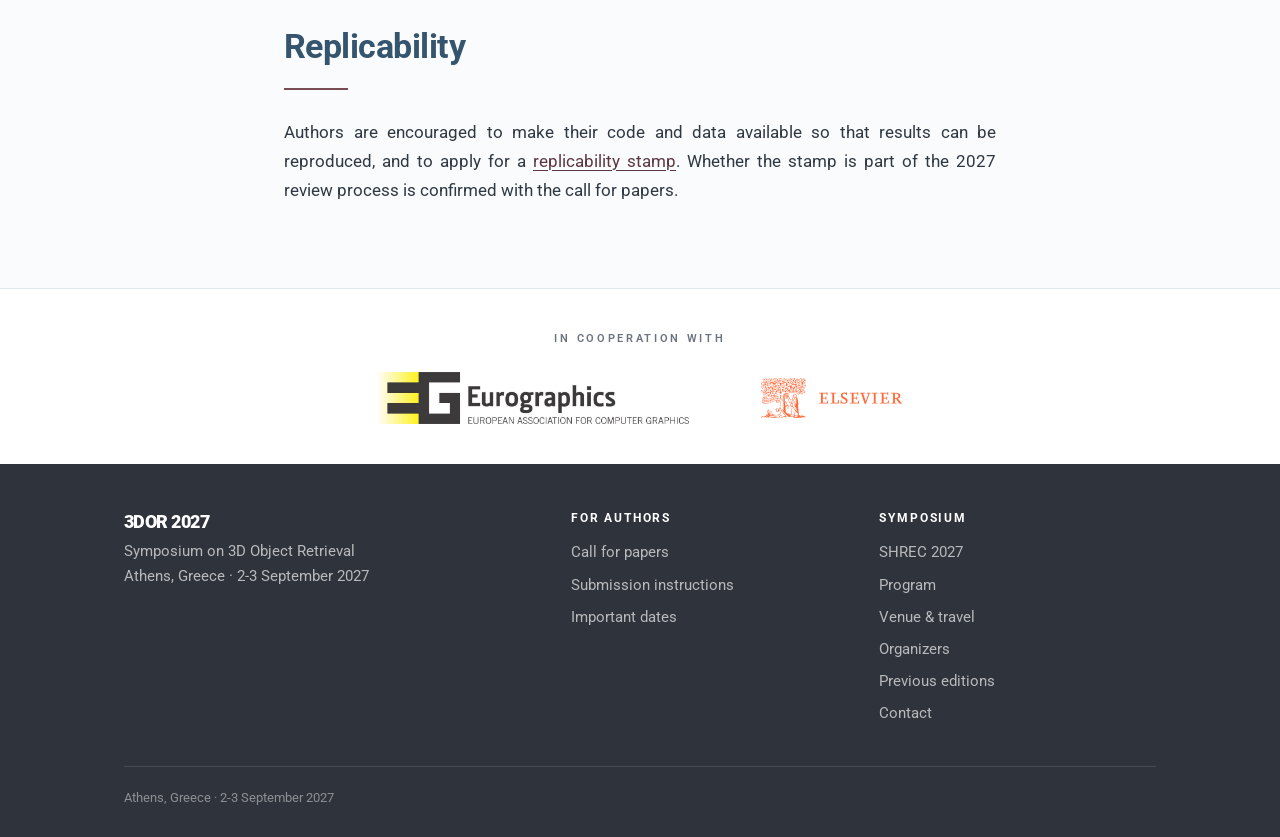
==== commit 5f40dfd7: "Move the EG 3DOR scope text from Call for Papers to Home Replace the Scope section's paraphrased int" ====
--- a/index.html
+++ b/index.html
@@ -137,10 +137,13 @@
       <h2>Scope</h2>
       <hr class="rule">
       <p>
-        The International Symposium on 3D Object Retrieval is a leading venue for
-        researchers and practitioners working on 3D data management, search and
-        retrieval. It brings together state of the art methods, novel applications
-        and theoretical advances across geometry, learning and perception.
+        The Eurographics Symposium on 3D Object Retrieval (EG 3DOR) is a classic venue
+        for researchers and practitioners working on all aspects of 3D shape: search and
+        retrieval, 3D data management, 3D vision, geometry processing and machine
+        learning.
+      </p>
+      <p>
+        In 2027 we are celebrating 20 consecutive 3DOR Symposia (since 2008).
       </p>
       <p>
         The symposium runs as a single track over two days, so every paper and every
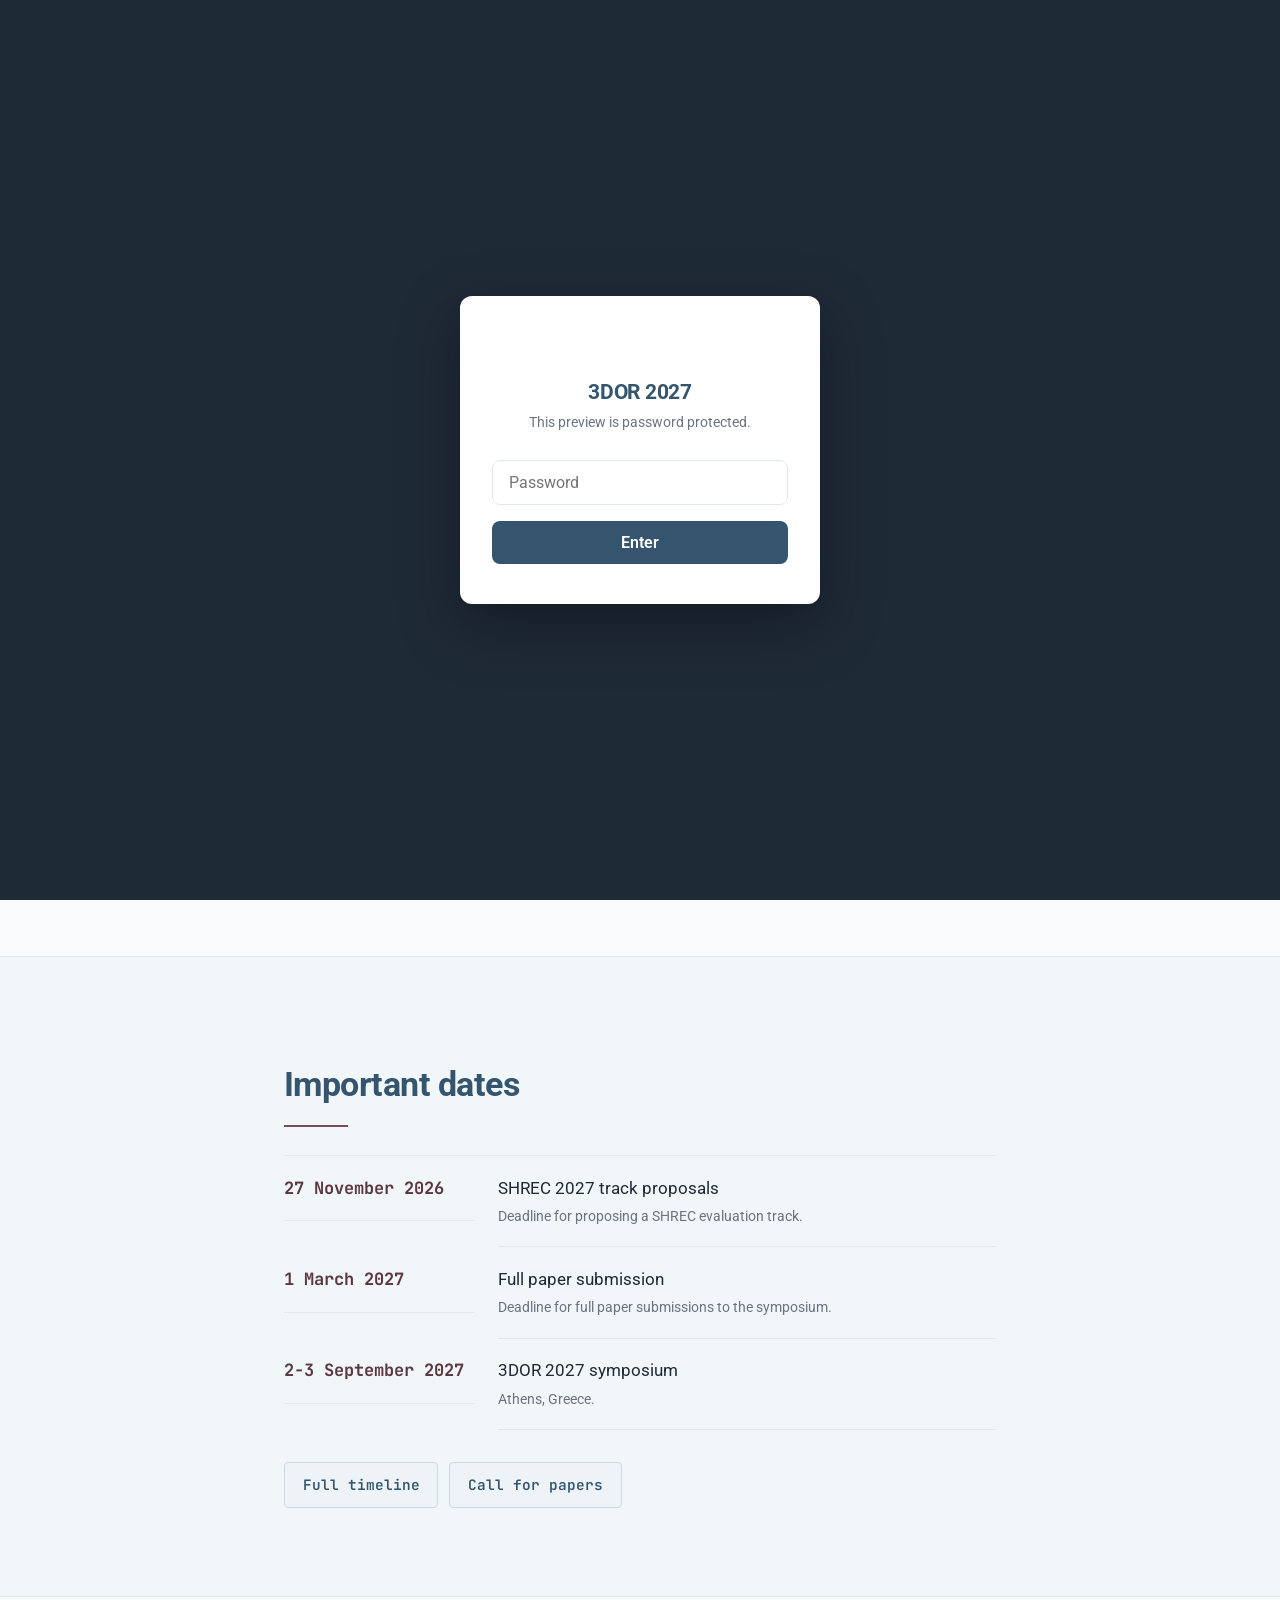
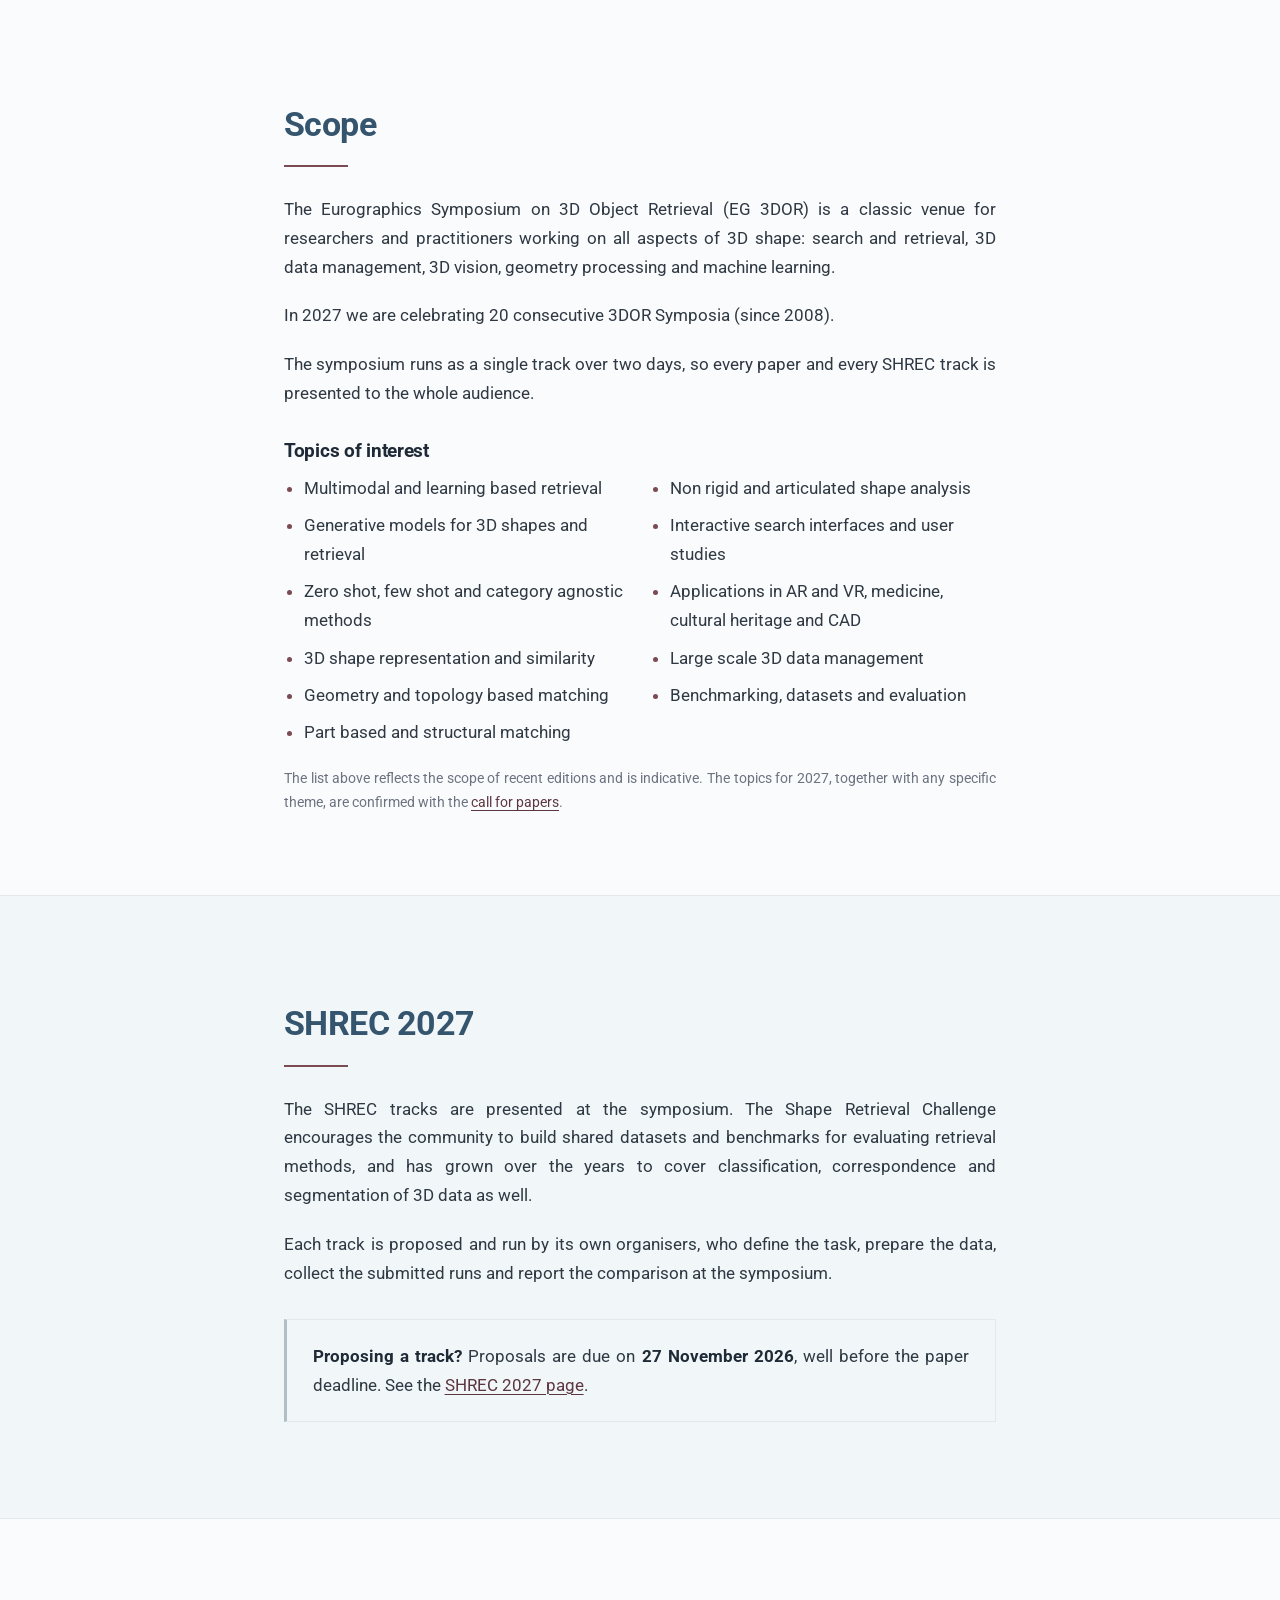
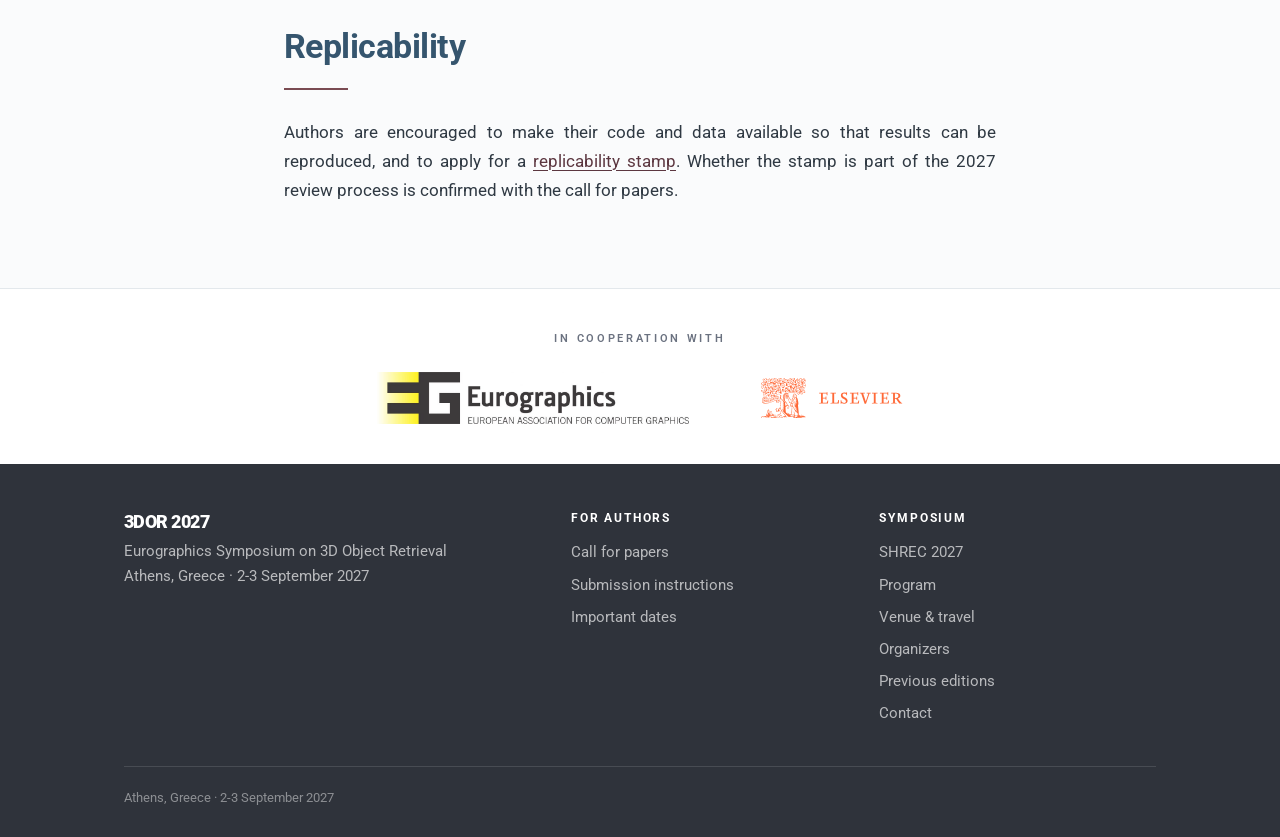
==== commit 6572ce06: "Rename to Eurographics Symposium on 3D Object Retrieval throughout the home page" ====
--- a/index.html
+++ b/index.html
@@ -3,10 +3,10 @@
 <head>
 <meta charset="utf-8">
 <meta name="viewport" content="width=device-width, initial-scale=1">
-<title>3DOR 2027: Symposium on 3D Object Retrieval, Athens, Greece</title>
-<meta name="description" content="3DOR 2027, the Symposium on 3D Object Retrieval, takes place in Athens, Greece on 2-3 September 2027. Full paper deadline 1 March 2027; SHREC track proposals due 27 November 2026.">
+<title>3DOR 2027: Eurographics Symposium on 3D Object Retrieval, Athens, Greece</title>
+<meta name="description" content="3DOR 2027, the Eurographics Symposium on 3D Object Retrieval, takes place in Athens, Greece on 2-3 September 2027. Full paper deadline 1 March 2027; SHREC track proposals due 27 November 2026.">
 <meta property="og:title" content="3DOR 2027, Athens, Greece, 2-3 September 2027">
-<meta property="og:description" content="Symposium on 3D Object Retrieval. Full paper deadline 1 March 2027. SHREC track proposals due 27 November 2026.">
+<meta property="og:description" content="Eurographics Symposium on 3D Object Retrieval. Full paper deadline 1 March 2027. SHREC track proposals due 27 November 2026.">
 <meta property="og:type" content="website">
 <link rel="icon" href="assets/favicon.svg" type="image/svg+xml">
 <link rel="preconnect" href="https://fonts.googleapis.com">
@@ -69,7 +69,7 @@
 
   <section class="hero hero--fixed">
     <div class="hero__inner">
-      <span class="label">Symposium on 3D Object Retrieval</span>
+      <span class="label">Eurographics Symposium on 3D Object Retrieval</span>
       <h1>3DOR 2027</h1>
       <p class="hero__where">Athens, Greece, 2-3 September 2027</p>
     </div>
@@ -83,7 +83,7 @@
           <dd>2-3 September 2027</dd>
         </div>
         <div>
-          <dt>Paper deadline</dt>
+          <dt>Paper submission deadline</dt>
           <dd>1 March 2027</dd>
         </div>
       </dl>
@@ -234,7 +234,7 @@
     <div class="site-footer__grid">
       <div class="site-footer__brand">
         <span class="brand__text">3DOR 2027</span>
-        <p>Symposium on 3D Object Retrieval<br>Athens, Greece · 2-3 September 2027</p>
+        <p>Eurographics Symposium on 3D Object Retrieval<br>Athens, Greece · 2-3 September 2027</p>
       </div>
 
       <div>
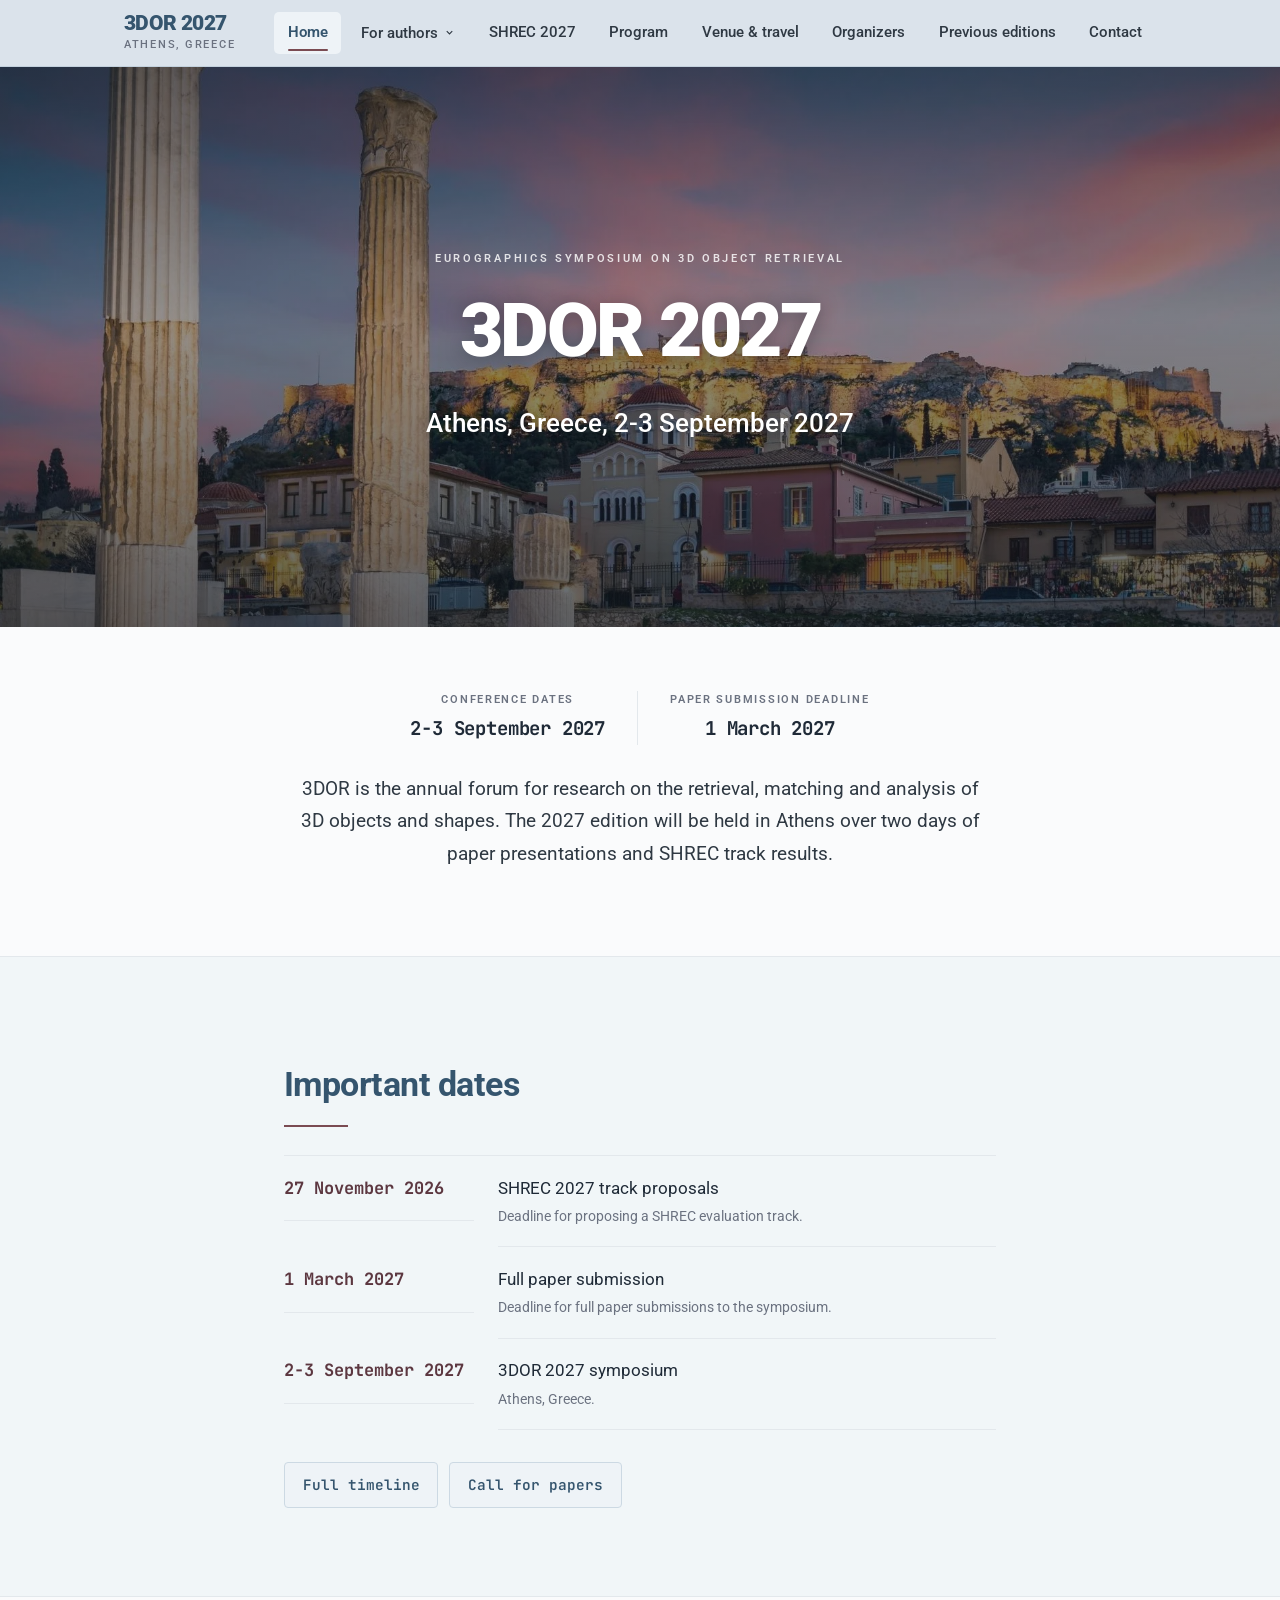
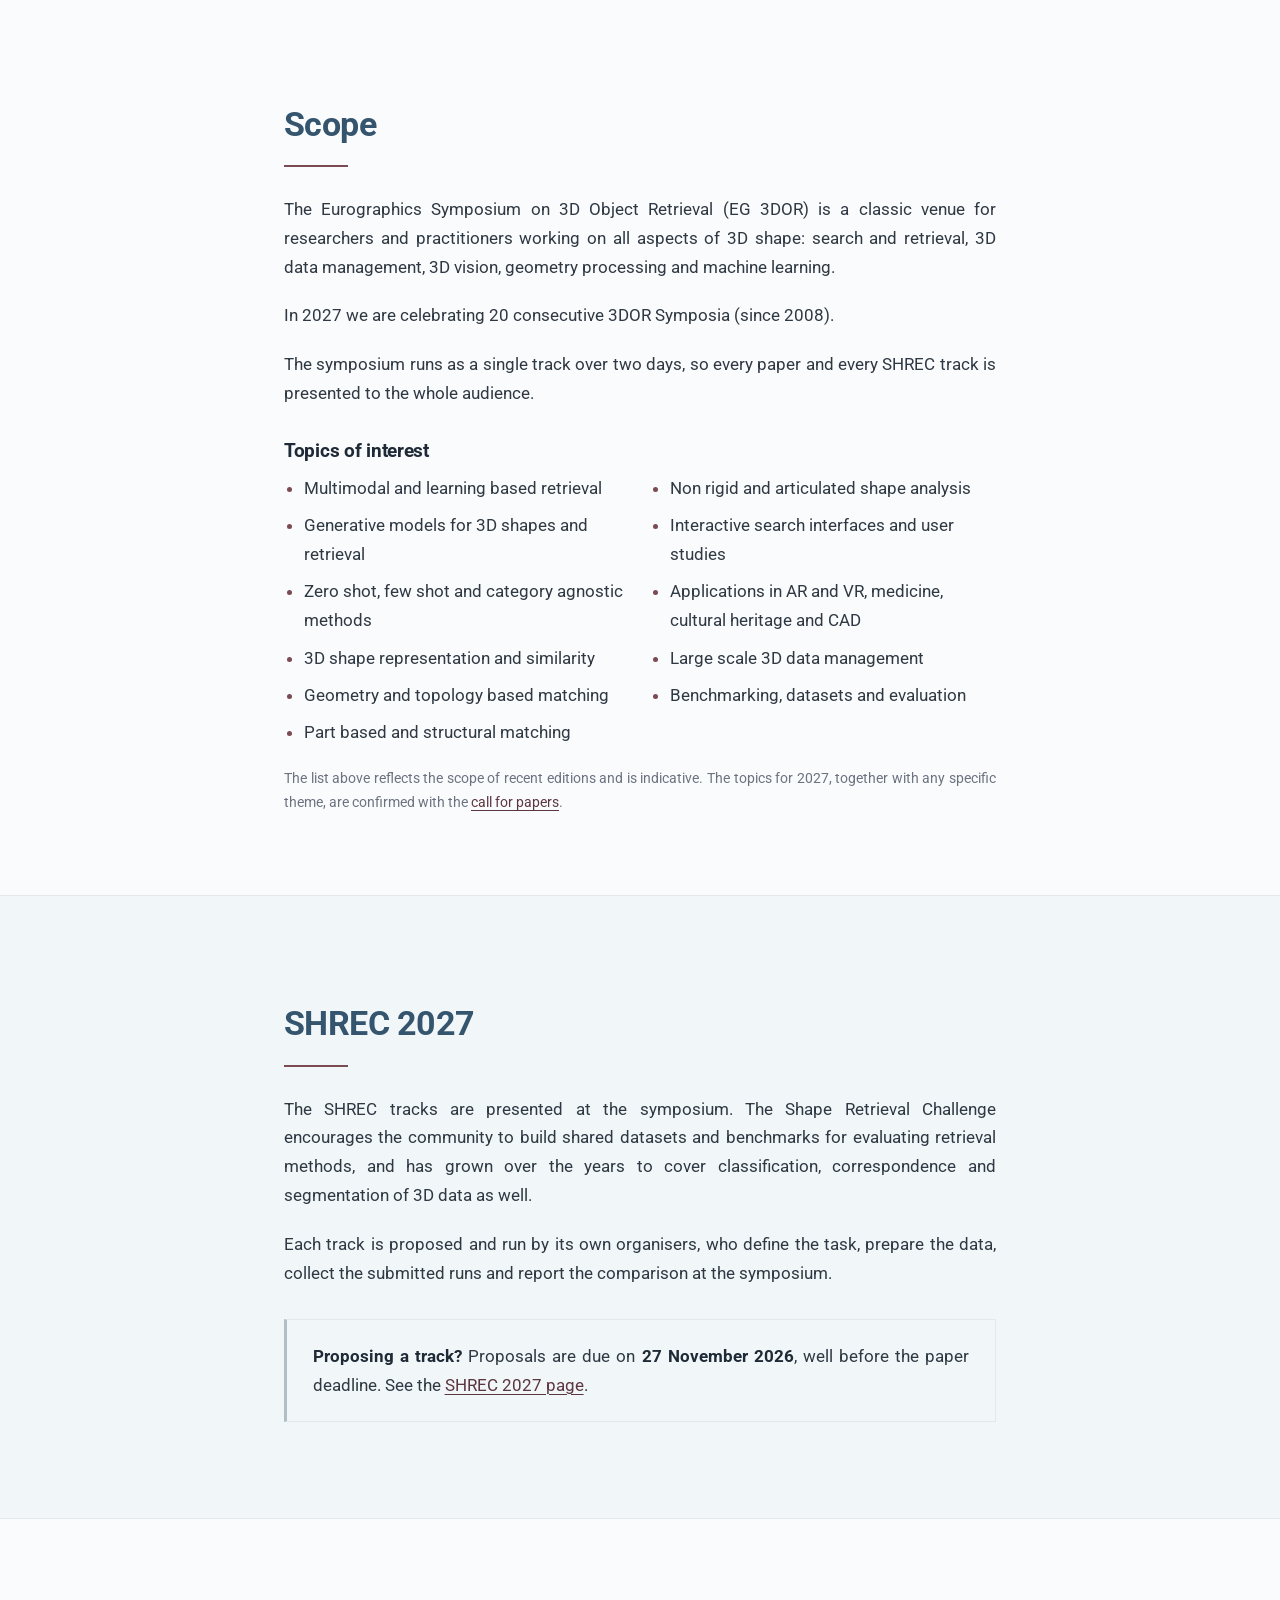
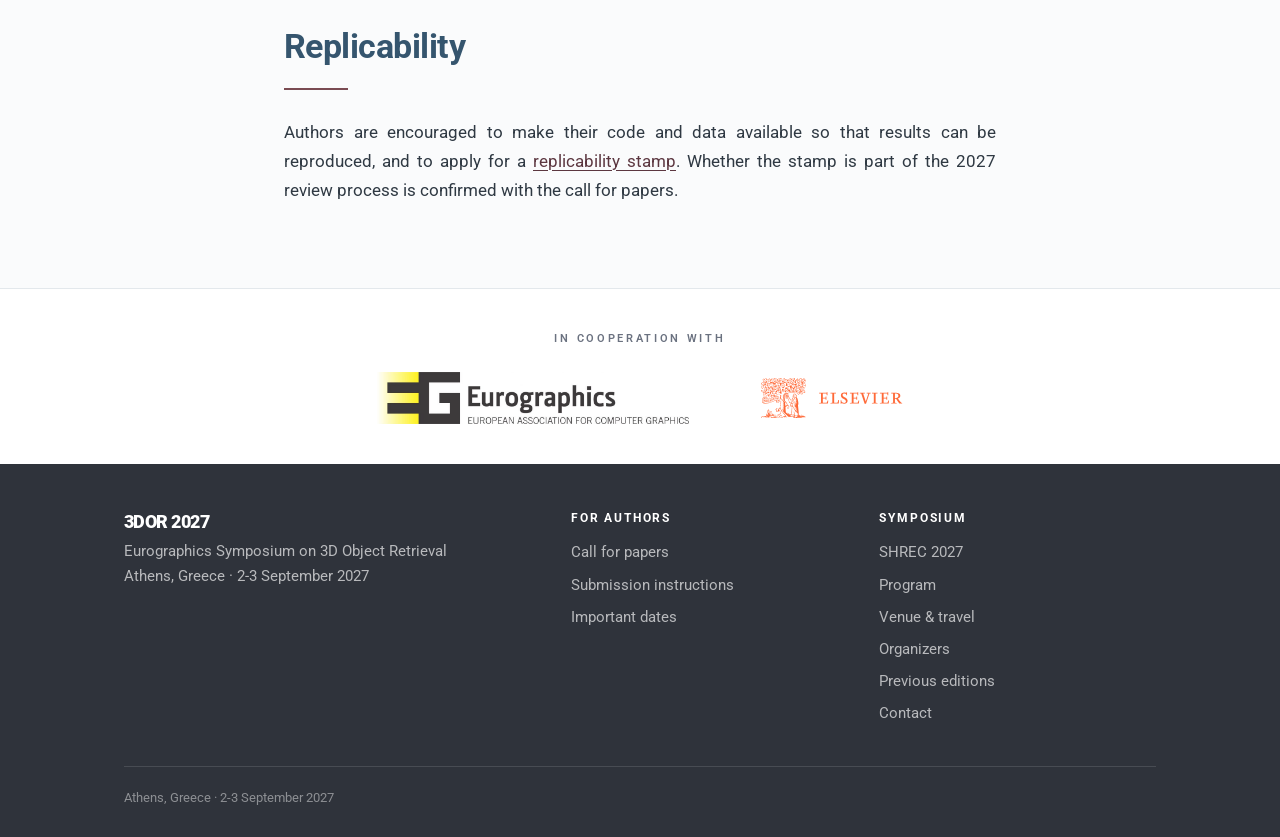
==== commit d700841e: "Comment out the password gate instead of removing it Disable the gate markup and js/gate.js script t" ====
--- a/index.html
+++ b/index.html
@@ -15,6 +15,7 @@
 <link rel="stylesheet" href="css/style.css">
 </head>
 <body>
+<!-- GATE (disabled, kept for reference, see js/gate.js and css/style.css section 21):
 <script>try{if(localStorage.getItem('3dor27_unlocked_v1')==='1'){document.documentElement.classList.add('gate-unlocked');}}catch(e){}</script>
 <div id="gate-overlay">
   <div class="gate-card">
@@ -27,6 +28,7 @@
     </form>
   </div>
 </div>
+-->
 <a class="skip-link" href="#main">Skip to main content</a>
 
 <header class="site-header">
@@ -266,6 +268,6 @@
 </footer>
 
 <script src="js/main.js"></script>
-<script src="js/gate.js"></script>
+<!-- <script src="js/gate.js"></script> -->
 </body>
 </html>
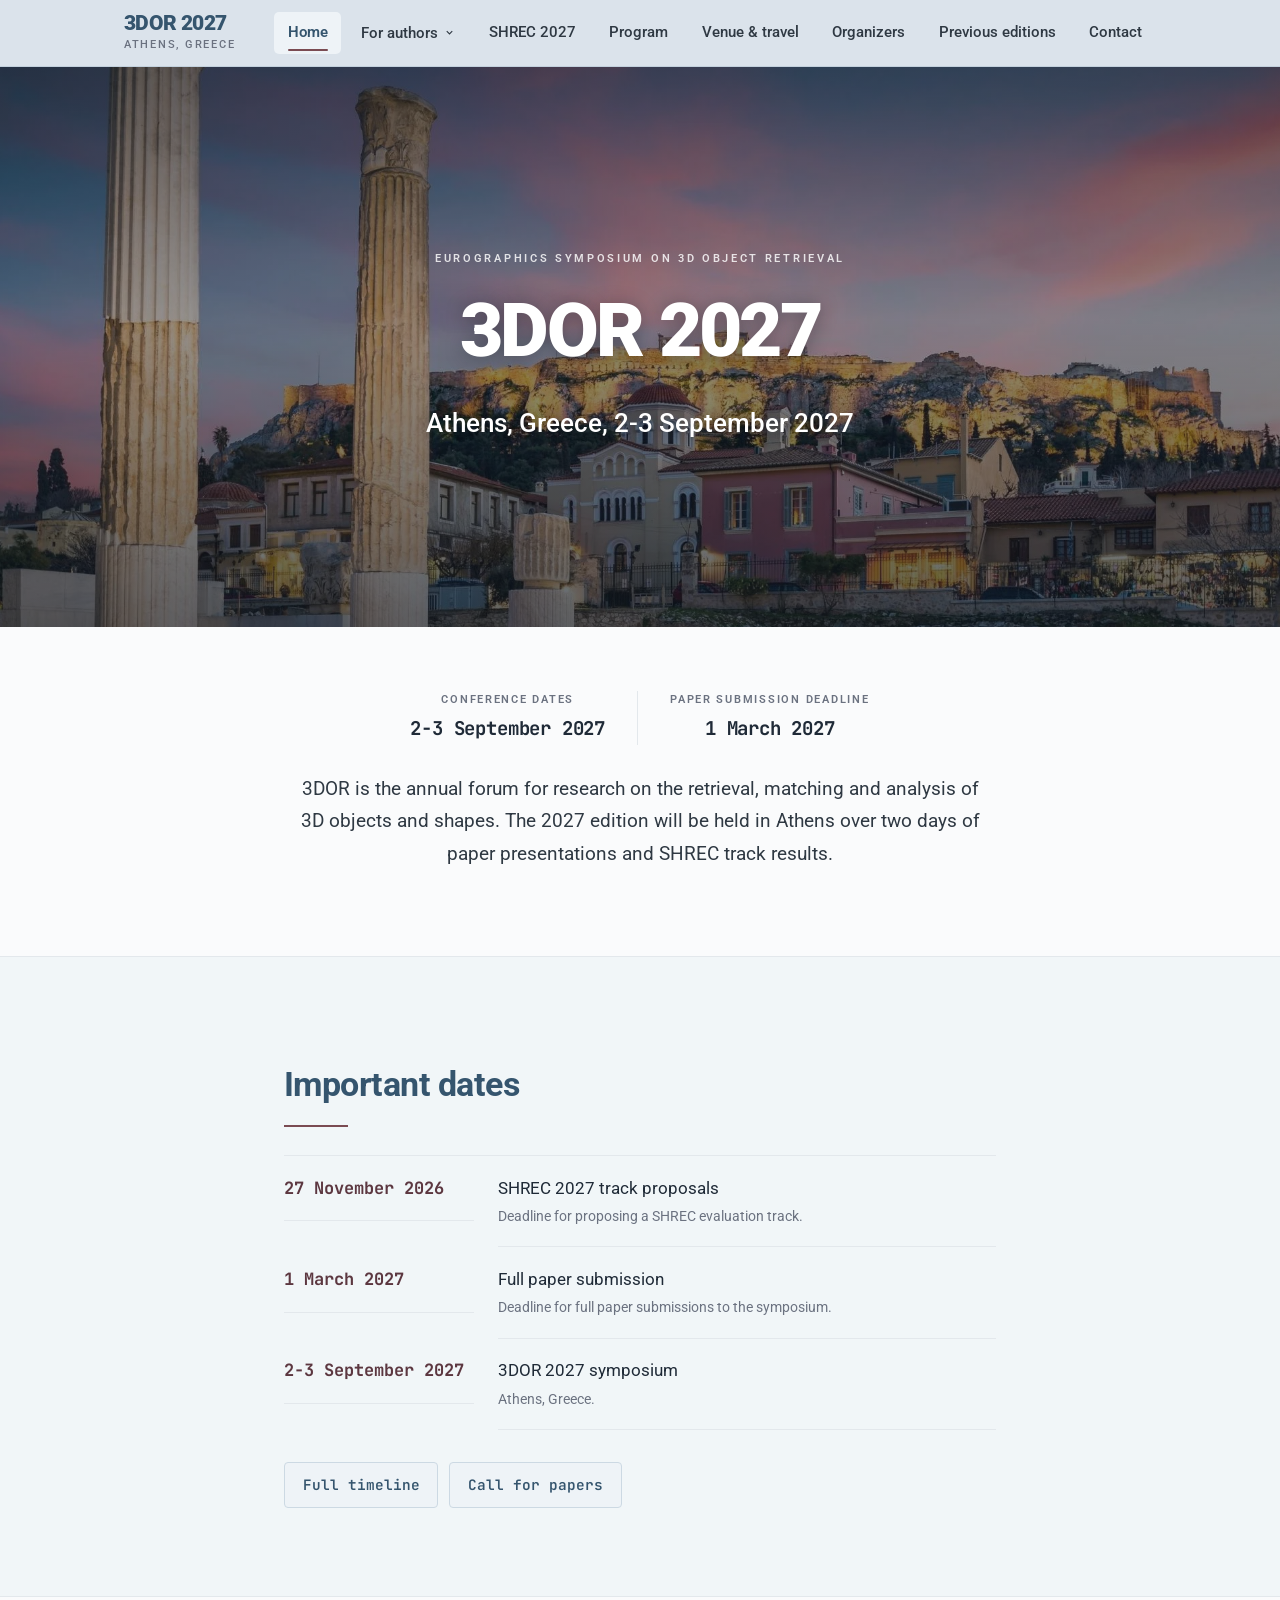
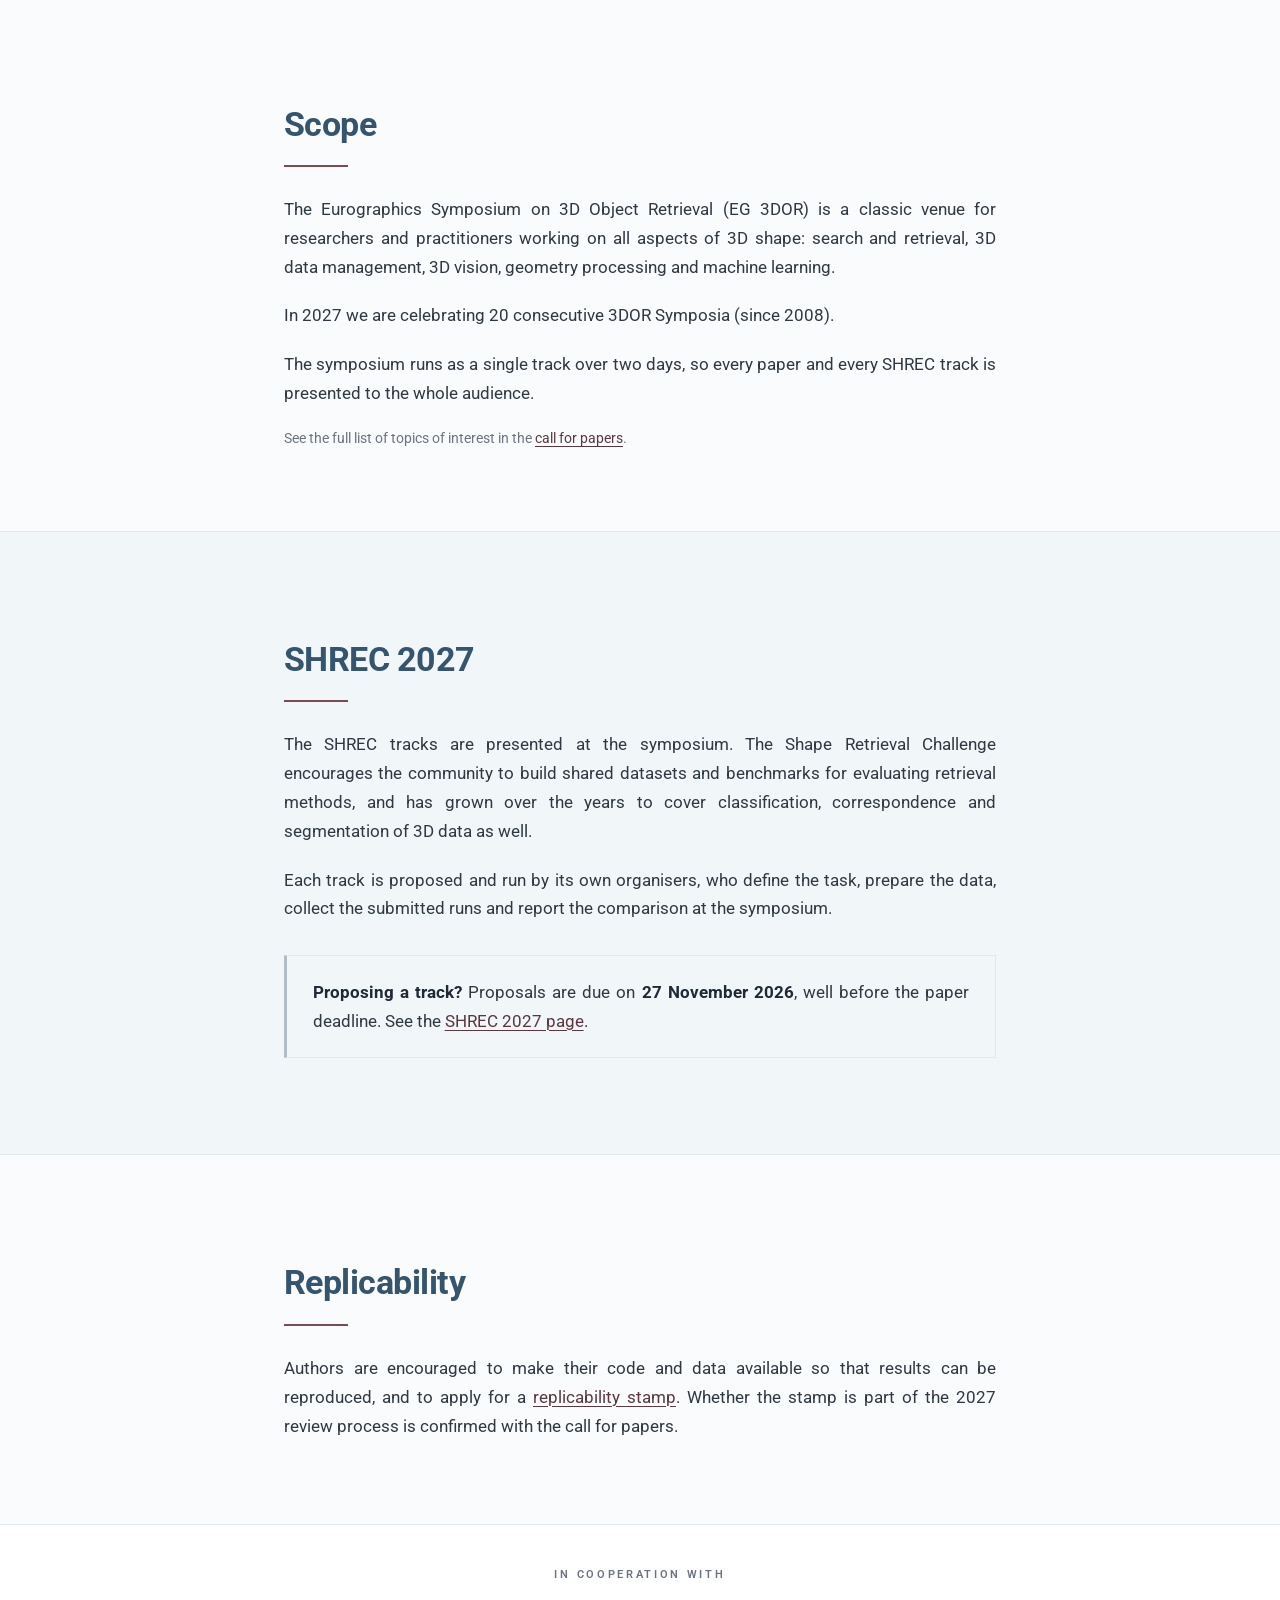
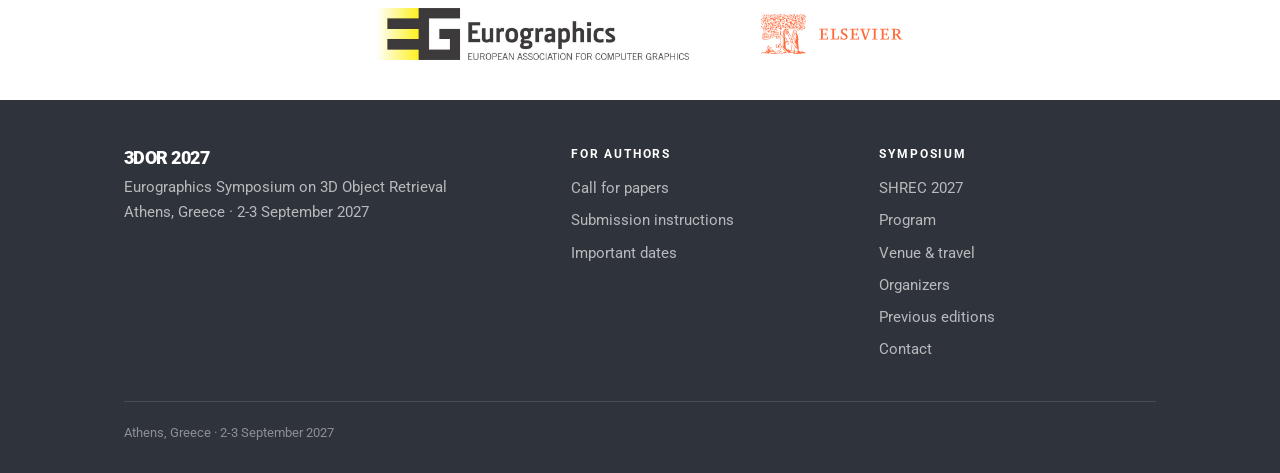
==== commit c6161d7f: "Remove the indicative topics list from Home's Scope section Now that Call for Papers carries the rea" ====
--- a/index.html
+++ b/index.html
@@ -152,24 +152,8 @@
         SHREC track is presented to the whole audience.
       </p>
 
-      <h3>Topics of interest</h3>
-      <ul class="topics">
-        <li>Multimodal and learning based retrieval</li>
-        <li>Generative models for 3D shapes and retrieval</li>
-        <li>Zero shot, few shot and category agnostic methods</li>
-        <li>3D shape representation and similarity</li>
-        <li>Geometry and topology based matching</li>
-        <li>Part based and structural matching</li>
-        <li>Non rigid and articulated shape analysis</li>
-        <li>Interactive search interfaces and user studies</li>
-        <li>Applications in AR and VR, medicine, cultural heritage and CAD</li>
-        <li>Large scale 3D data management</li>
-        <li>Benchmarking, datasets and evaluation</li>
-      </ul>
-
       <p class="note">
-        The list above reflects the scope of recent editions and is indicative. The
-        topics for 2027, together with any specific theme, are confirmed with the
+        See the full list of topics of interest in the
         <a href="call-for-papers.html">call for papers</a>.
       </p>
     </div>
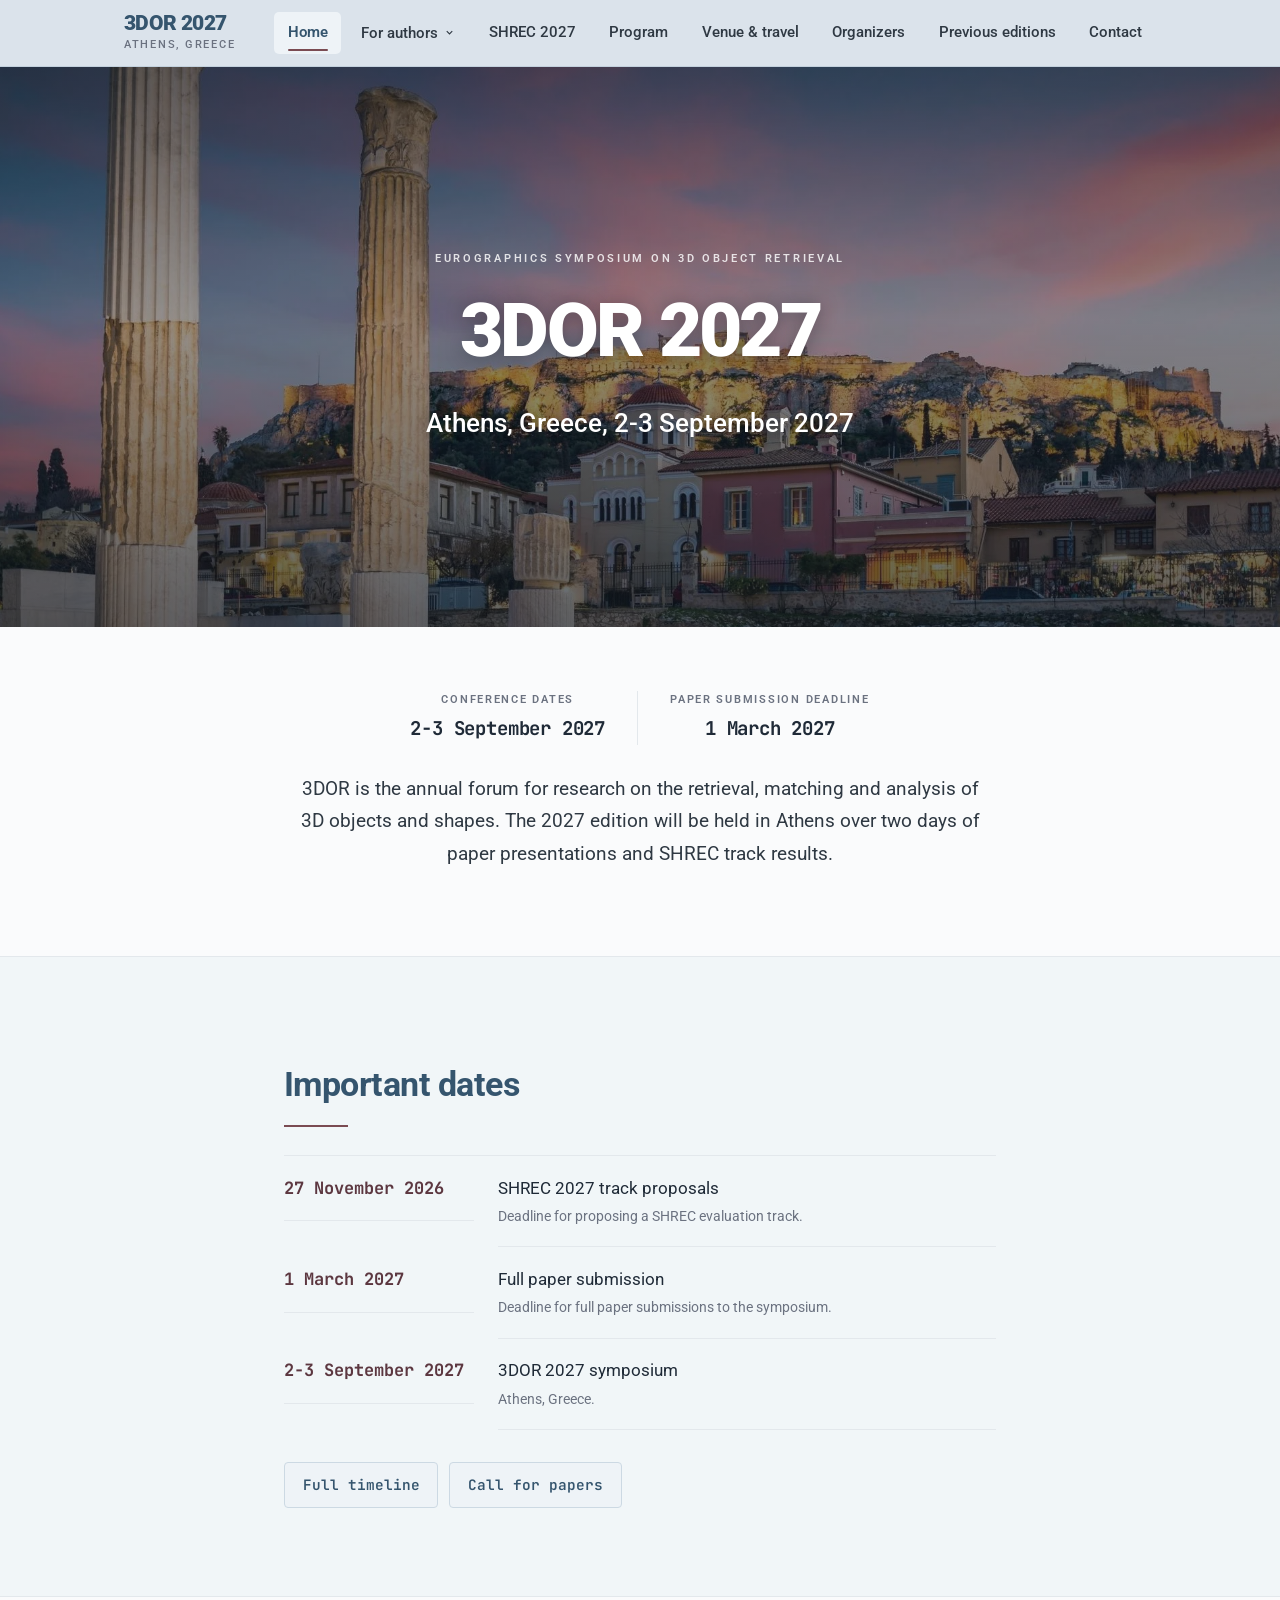
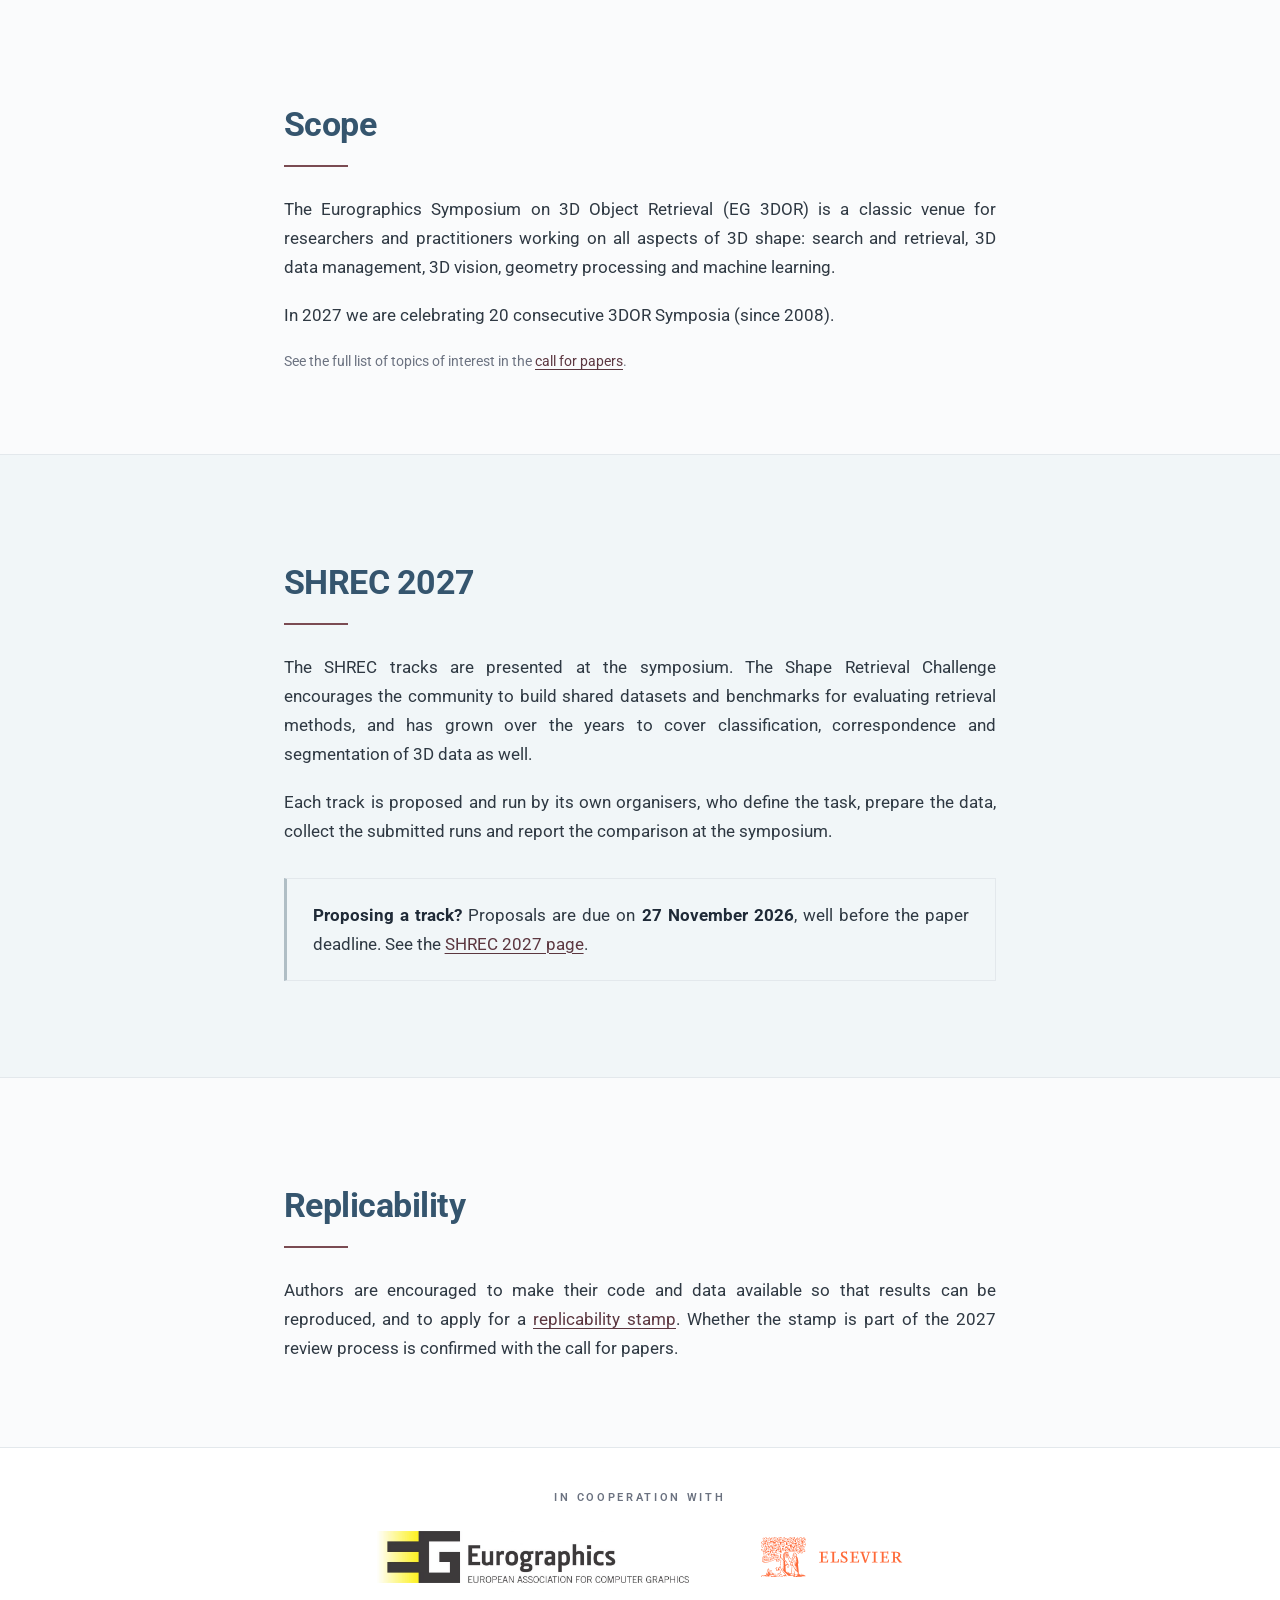
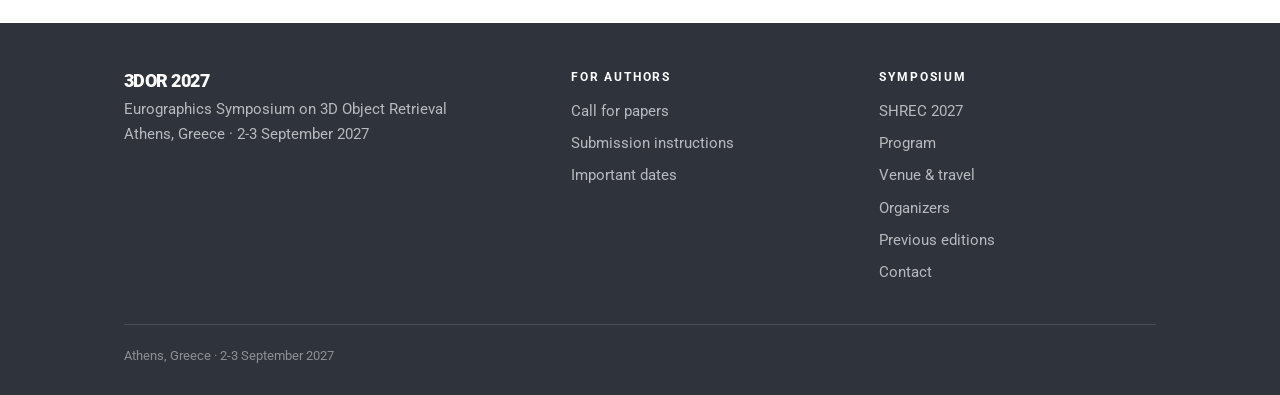
==== commit c0337580: "Remove the single-track sentence from Home's Scope section" ====
--- a/index.html
+++ b/index.html
@@ -147,11 +147,6 @@
       <p>
         In 2027 we are celebrating 20 consecutive 3DOR Symposia (since 2008).
       </p>
-      <p>
-        The symposium runs as a single track over two days, so every paper and every
-        SHREC track is presented to the whole audience.
-      </p>
-
       <p class="note">
         See the full list of topics of interest in the
         <a href="call-for-papers.html">call for papers</a>.
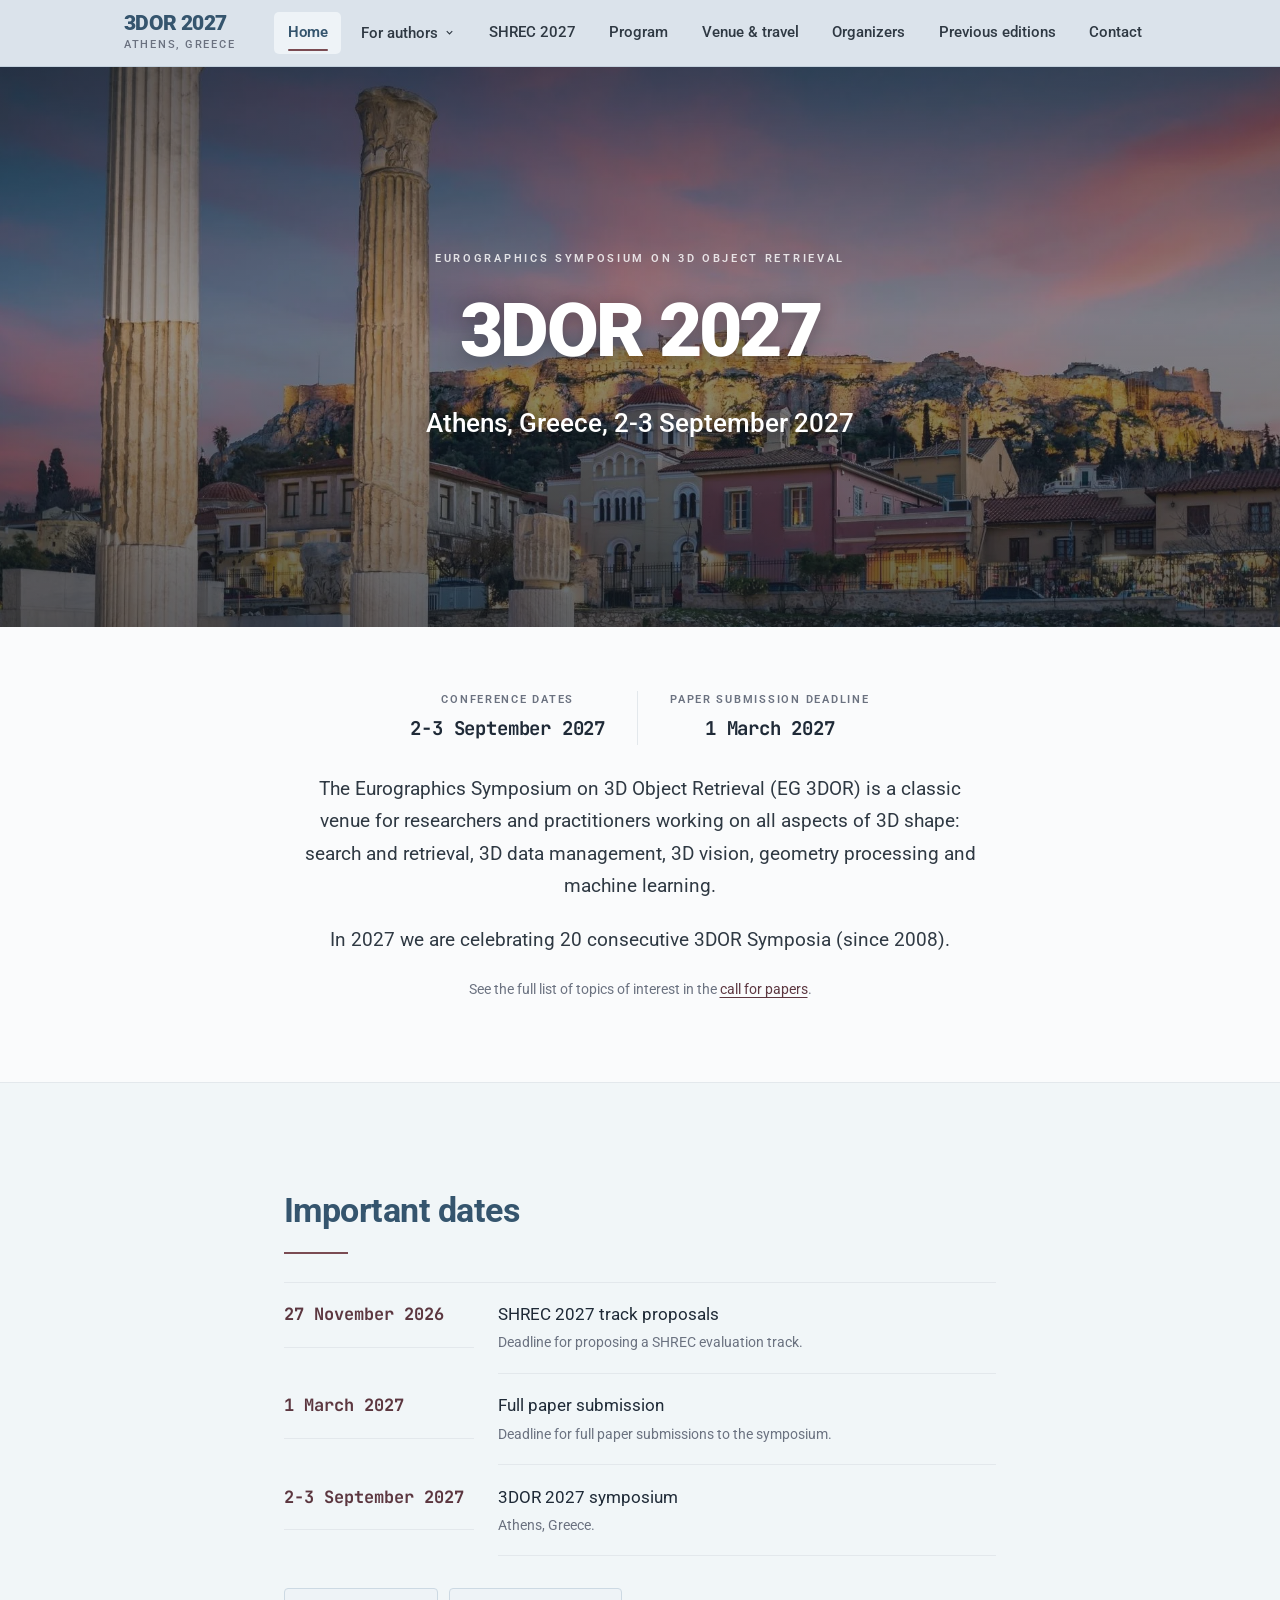
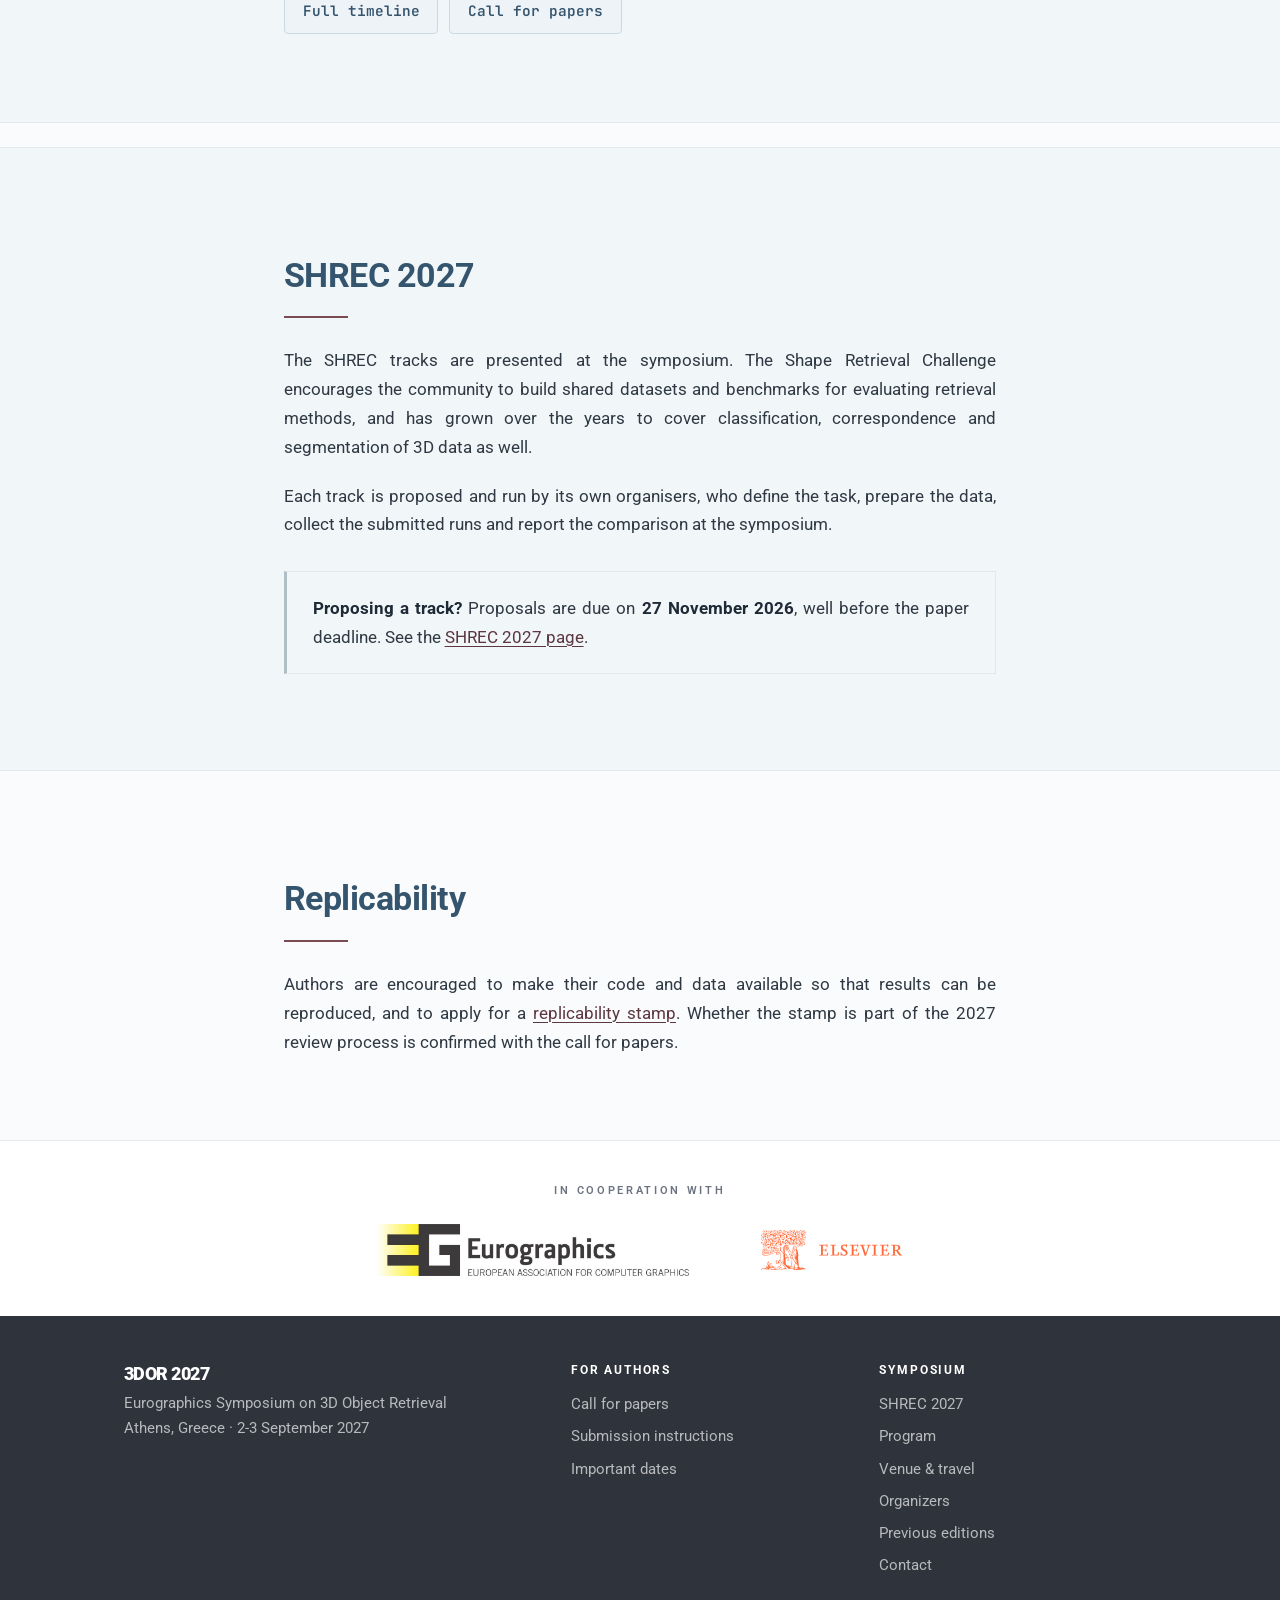
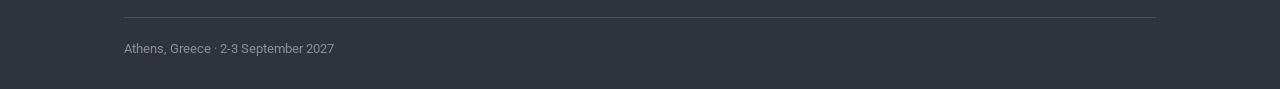
==== commit 1fb5385e: "Merge the Scope section into the top-of-page description The lead paragraph and the Scope section bo" ====
--- a/index.html
+++ b/index.html
@@ -91,9 +91,17 @@
       </dl>
 
       <p class="lead">
-        3DOR is the annual forum for research on the retrieval, matching and
-        analysis of 3D objects and shapes. The 2027 edition will be held in Athens
-        over two days of paper presentations and SHREC track results.
+        The Eurographics Symposium on 3D Object Retrieval (EG 3DOR) is a classic
+        venue for researchers and practitioners working on all aspects of 3D
+        shape: search and retrieval, 3D data management, 3D vision, geometry
+        processing and machine learning.
+      </p>
+      <p class="lead">
+        In 2027 we are celebrating 20 consecutive 3DOR Symposia (since 2008).
+      </p>
+      <p class="note">
+        See the full list of topics of interest in the
+        <a href="call-for-papers.html">call for papers</a>.
       </p>
     </div>
   </section>
@@ -131,26 +139,6 @@
         <a class="btn" href="important-dates.html">Full timeline</a>
         <a class="btn" href="call-for-papers.html">Call for papers</a>
       </div>
-    </div>
-  </section>
-
-  <section class="section">
-    <div class="col">
-      <h2>Scope</h2>
-      <hr class="rule">
-      <p>
-        The Eurographics Symposium on 3D Object Retrieval (EG 3DOR) is a classic venue
-        for researchers and practitioners working on all aspects of 3D shape: search and
-        retrieval, 3D data management, 3D vision, geometry processing and machine
-        learning.
-      </p>
-      <p>
-        In 2027 we are celebrating 20 consecutive 3DOR Symposia (since 2008).
-      </p>
-      <p class="note">
-        See the full list of topics of interest in the
-        <a href="call-for-papers.html">call for papers</a>.
-      </p>
     </div>
   </section>
 
